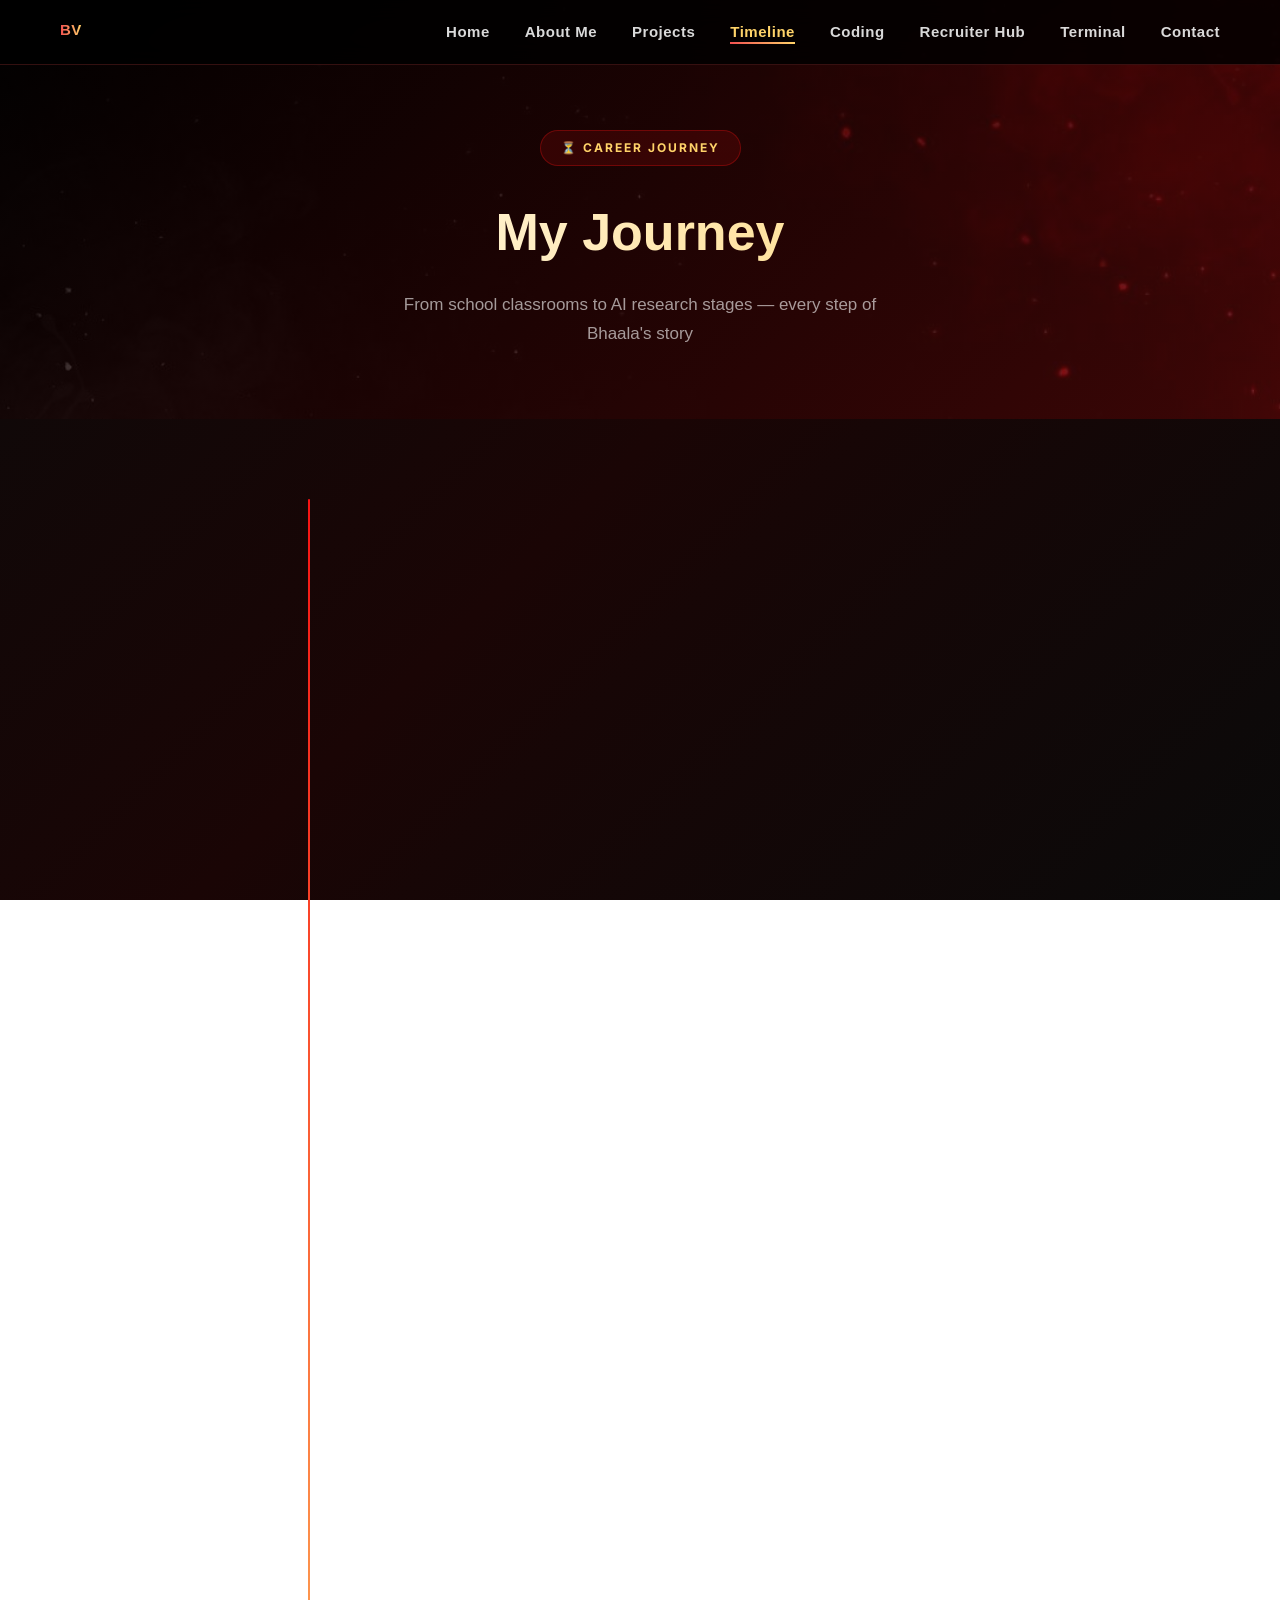
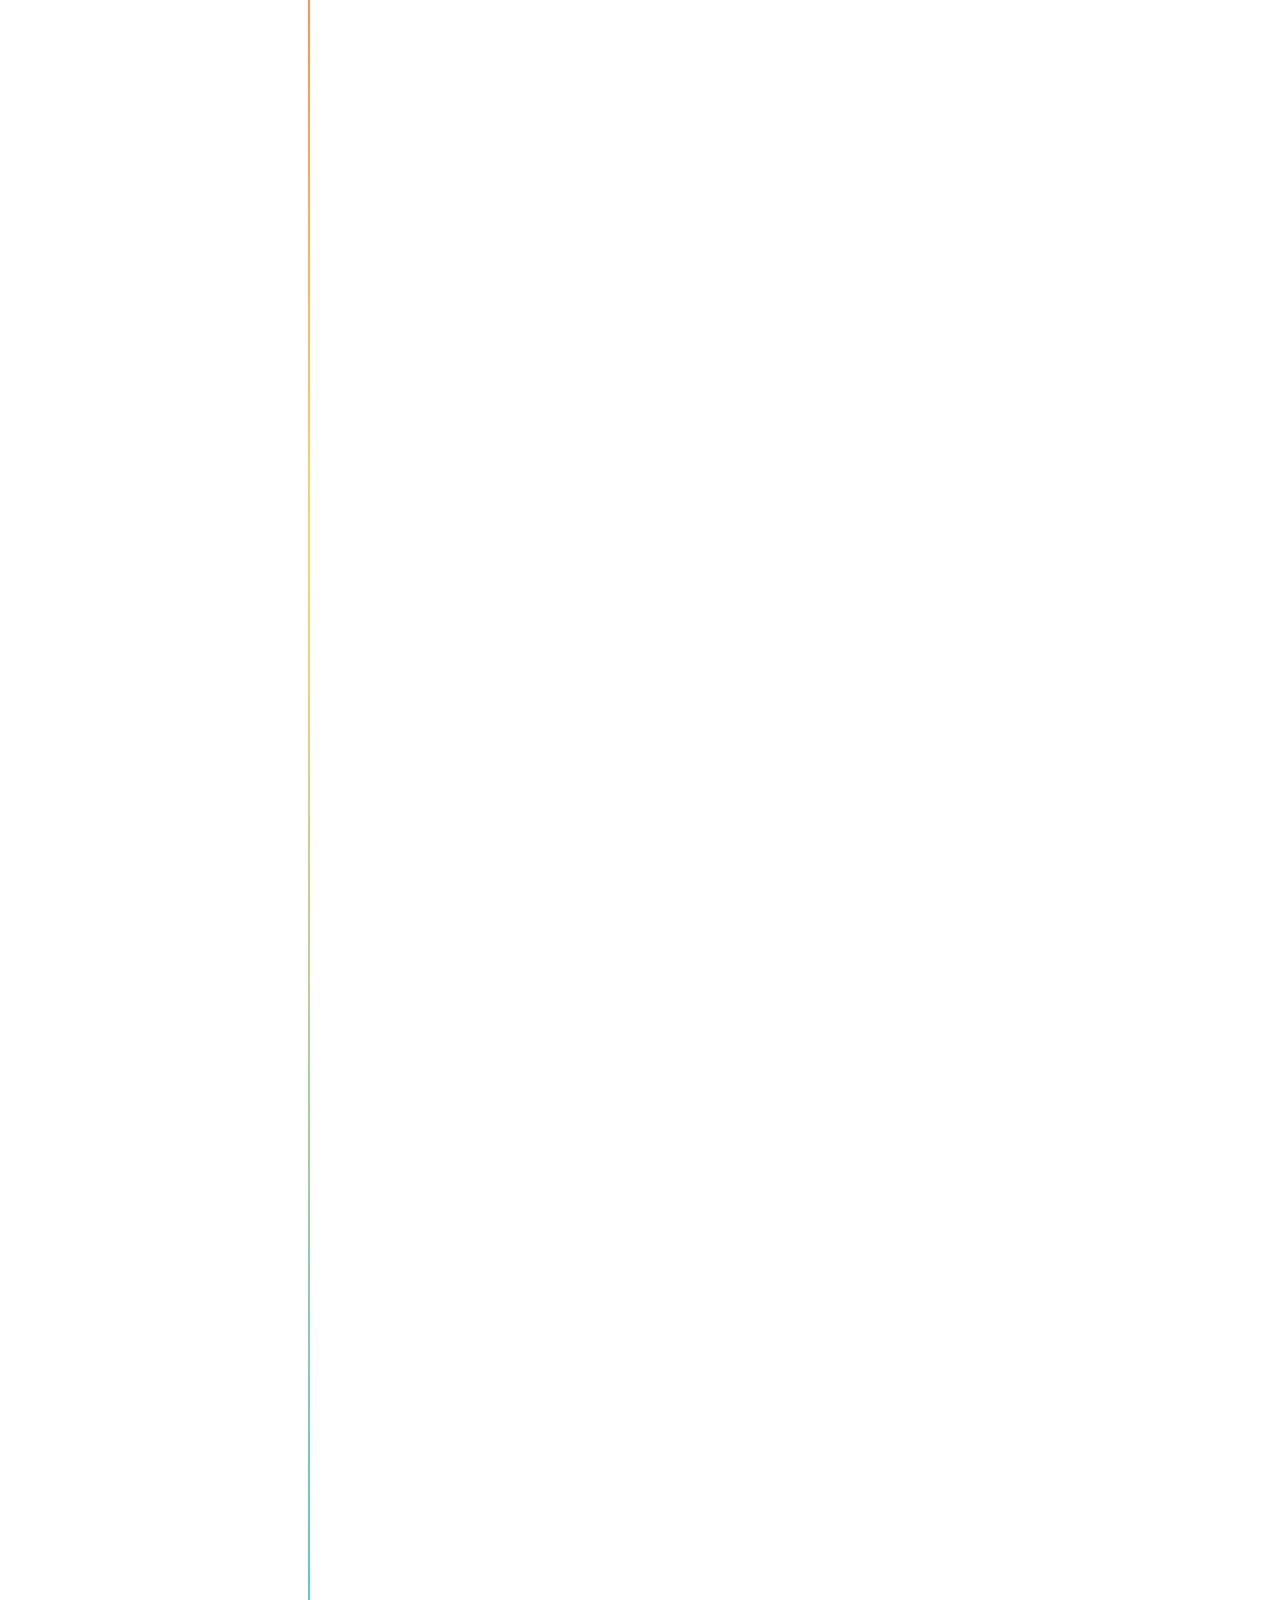
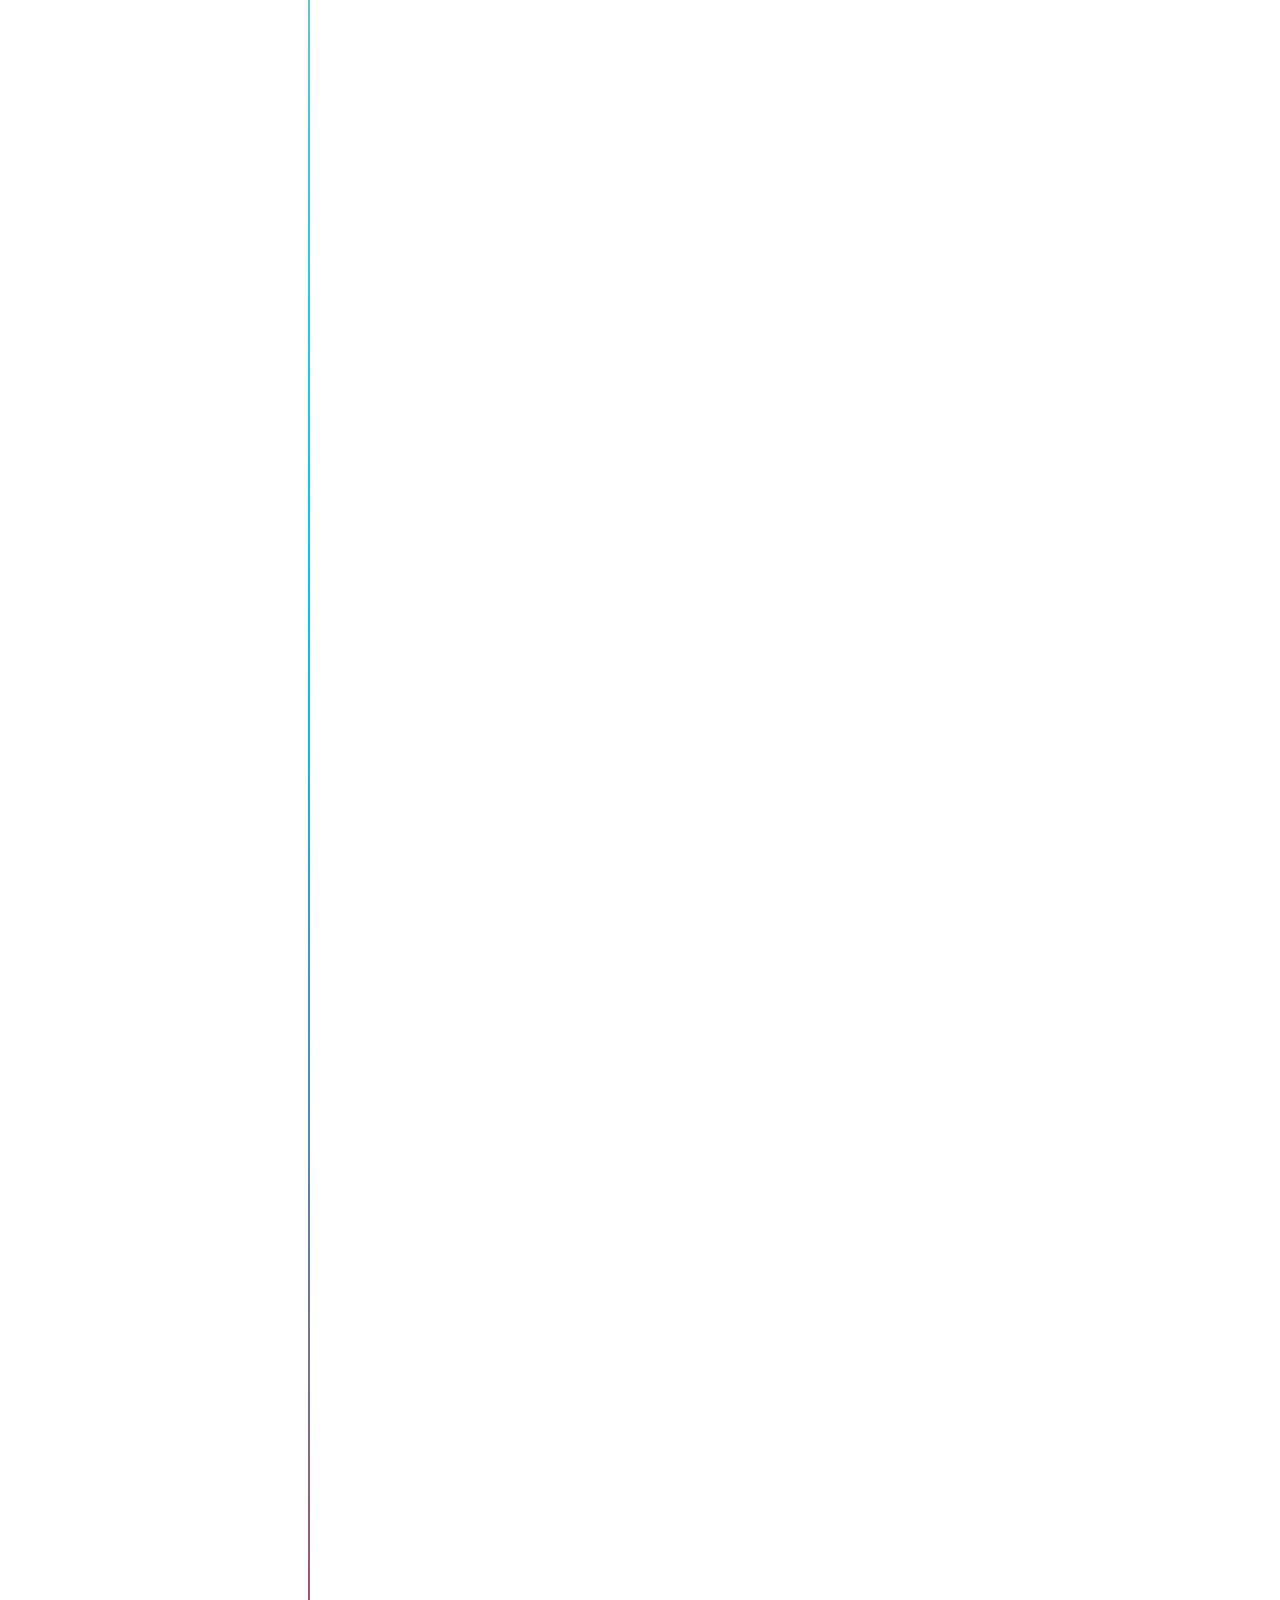
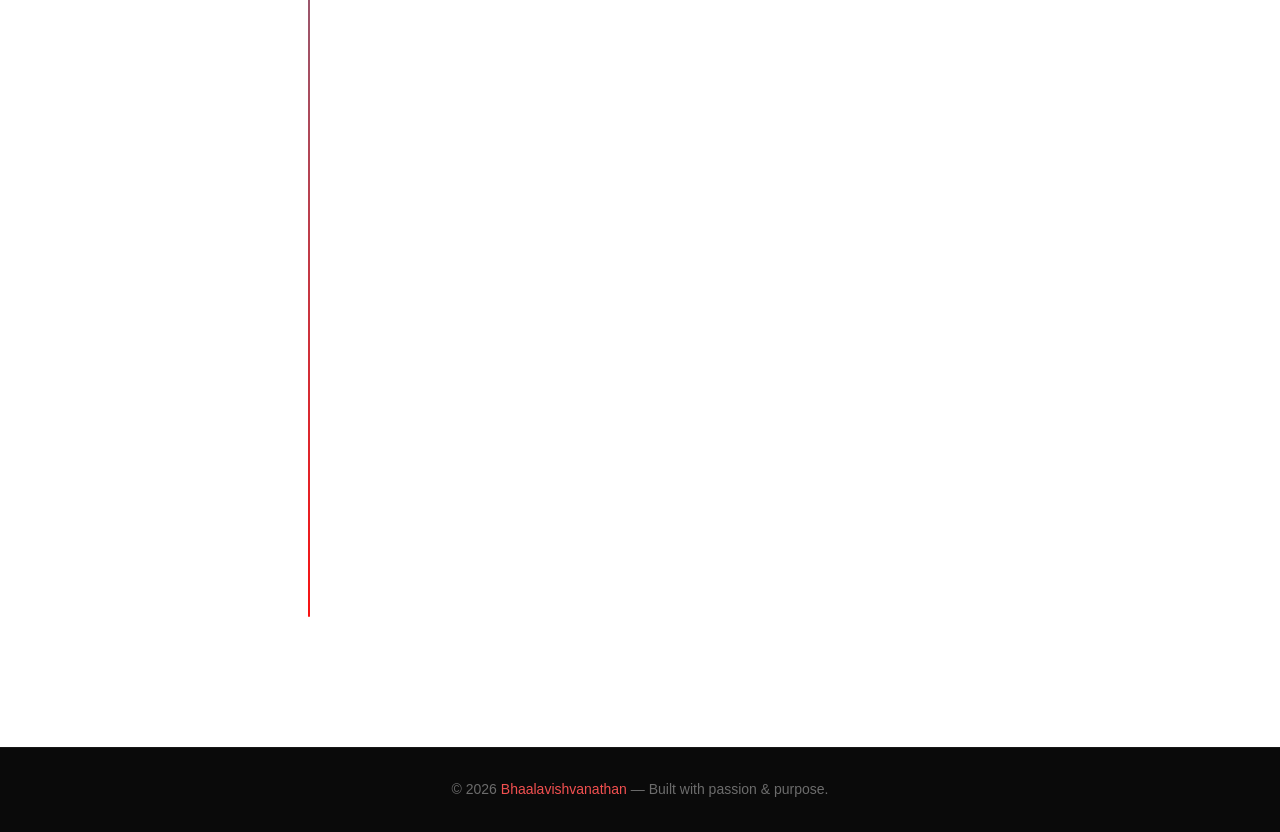
==== timeline.html @ 6235453e "first commit" ====
<!DOCTYPE html>
<html lang="en">
<head>
    <meta charset="UTF-8">
    <meta name="viewport" content="width=device-width, initial-scale=1.0">
    <title>Timeline | Bhaala Vishvanathan</title>
    <meta name="description" content="Bhaala Vishvanathan's journey — from education to AI research, hackathons, internships, and beyond.">
    <link rel="preconnect" href="https://fonts.googleapis.com">
    <link rel="preconnect" href="https://fonts.gstatic.com" crossorigin>
    <link href="https://fonts.googleapis.com/css2?family=Inter:wght@300;400;500;600;700;800;900&family=JetBrains+Mono:wght@400;500;700&display=swap" rel="stylesheet">
    <link rel="stylesheet" href="Bhaala.css">
</head>
<body>

    <!-- ═══════════════ NAVIGATION ═══════════════ -->
    <nav class="navbar">
        <a href="index.html" class="navbar-brand">BV</a>
        <ul>
            <li><a href="index.html">Home</a></li>
            <li><a href="About Me.html">About Me</a></li>
            <li><a href="projects.html">Projects</a></li>
            <li><a href="timeline.html" class="active">Timeline</a></li>
            <li><a href="coding-profiles.html">Coding</a></li>
            <li><a href="recruiter.html">Recruiter Hub</a></li>
            <li><a href="terminal.html">Terminal</a></li>
            <li><a href="contact.html">Contact</a></li>
            </ul>
    </nav>

    <!-- ═══════════════ HERO ═══════════════ -->
    <div class="timeline-hero">
        <span class="hero-badge">⏳ Career Journey</span>
        <h1>My Journey</h1>
        <p>From school classrooms to AI research stages — every step of Bhaala's story</p>
    </div>

    <!-- ═══════════════ TIMELINE ═══════════════ -->
    <section class="timeline-section" aria-label="Professional Timeline">
        <div class="timeline-container">

            <!-- 1 - School -->
            <div class="timeline-item">
                <div class="timeline-dot"></div>
                <div class="timeline-card">
                    <div class="timeline-year">2010 – 2023</div>
                    <h3>🏫 School Education</h3>
                    <p>Completed schooling across multiple institutions in Tamil Nadu including Jay Tech International School, Mary Matha CMI Public School, RR International School, and Nesan Kala Salai. Built a strong foundation in science and mathematics, discovered a love for computers and technology early on.</p>
                    <span class="timeline-tag tag-education">Education</span>
                </div>
            </div>

            <!-- 2 - B.Tech begins -->
            <div class="timeline-item">
                <div class="timeline-dot"></div>
                <div class="timeline-card">
                    <div class="timeline-year">2023</div>
                    <h3>🎓 Joined B.Tech — AI & Data Science</h3>
                    <p>Enrolled in B.Tech in Artificial Intelligence & Data Science at Dhanalakshmi Srinivasan College of Engineering, Perambalur. Embarked on a dedicated journey into AI, machine learning, and software engineering.</p>
                    <span class="timeline-tag tag-education">B.Tech Start</span>
                </div>
            </div>

            <!-- 3 - Python & Web Dev -->
            <div class="timeline-item">
                <div class="timeline-dot"></div>
                <div class="timeline-card">
                    <div class="timeline-year">2023 – 2024</div>
                    <h3>🐍 Mastered Python & Web Development</h3>
                    <p>Dove deep into Python programming for data science and AI. Simultaneously built expertise in HTML, CSS, and JavaScript. Completed the Introduction to OpenRoads Designer certification from Bentley Systems. Began building personal projects and experimenting with data pipelines.</p>
                    <span class="timeline-tag tag-project">Skill Building</span>
                </div>
            </div>

            <!-- 4 - MongoDB -->
            <div class="timeline-item">
                <div class="timeline-dot"></div>
                <div class="timeline-card">
                    <div class="timeline-year">July 2025</div>
                    <h3>🍃 MongoDB Indexing Certification</h3>
                    <p>Earned the MongoDB Indexing Design Fundamentals certification from MongoDB, Inc. Strengthened database architecture knowledge for building scalable AI-powered applications.</p>
                    <span class="timeline-tag tag-achievement">Certification</span>
                </div>
            </div>

            <!-- 5 - Azure AI -->
            <div class="timeline-item">
                <div class="timeline-dot"></div>
                <div class="timeline-card">
                    <div class="timeline-year">March 2025</div>
                    <h3>☁️ Microsoft Azure AI Certification</h3>
                    <p>Completed "Designing and Implementing a Microsoft Azure AI Solution" from Genius Academy. Gained hands-on experience with Azure Cognitive Services, Azure Machine Learning, and cloud-based AI deployment pipelines.</p>
                    <span class="timeline-tag tag-achievement">Cloud AI</span>
                </div>
            </div>

            <!-- 6 - Deep Learning -->
            <div class="timeline-item">
                <div class="timeline-dot"></div>
                <div class="timeline-card">
                    <div class="timeline-year">October 2025</div>
                    <h3>🧠 Deep Learning Webinar (MSME)</h3>
                    <p>Participated in a Deep Learning webinar organized under MSME by Innova Tech. Explored neural network architectures, CNNs, RNNs, and practical applications in real-world AI systems.</p>
                    <span class="timeline-tag tag-project">Deep Learning</span>
                </div>
            </div>

            <!-- 7 - ZANE Offer -->
            <div class="timeline-item">
                <div class="timeline-dot"></div>
                <div class="timeline-card">
                    <div class="timeline-year">December 2025</div>
                    <h3>✉️ Full Stack Developer Offer — ZANE Tech</h3>
                    <p>Received a Full Stack Developer offer letter from ZANE Tech Pvt Ltd, validating skills in web development, backend engineering, and building scalable full stack applications.</p>
                    <span class="timeline-tag tag-career">Career</span>
                </div>
            </div>

            <!-- 8 - Adobe Design -->
            <div class="timeline-item">
                <div class="timeline-dot"></div>
                <div class="timeline-card">
                    <div class="timeline-year">January 2026</div>
                    <h3>🎨 Design Fundamentals with AI — Adobe/Coursera</h3>
                    <p>Completed the Design Fundamentals with AI course from Adobe via Coursera. Developed UI/UX design sensibility, learning how AI tools augment creative workflows and visual design.</p>
                    <span class="timeline-tag tag-achievement">Design & AI</span>
                </div>
            </div>

            <!-- 9 - Research Paper -->
            <div class="timeline-item">
                <div class="timeline-dot"></div>
                <div class="timeline-card">
                    <div class="timeline-year">March 26, 2026</div>
                    <h3>📖 Research Presentation — ICIRIST 2026</h3>
                    <p>Presented the research paper <strong>"Explainable AI for Medical Diagnosis"</strong> at the International Conference on Intelligent Research & Information Systems in Technology (ICIRIST-2026), hosted by Dhanalakshmi Srinivasan College of Engineering. A major milestone in academic research.</p>
                    <span class="timeline-tag tag-research">Research</span>
                </div>
            </div>

            <!-- 10 - Deep Learning Infosys -->
            <div class="timeline-item">
                <div class="timeline-dot"></div>
                <div class="timeline-card">
                    <div class="timeline-year">April 2026</div>
                    <h3>🔬 Introduction to Deep Learning — Infosys Springboard</h3>
                    <p>Completed the Introduction to Deep Learning course via Infosys Springboard. Deepened knowledge of advanced neural architectures and model optimization techniques.</p>
                    <span class="timeline-tag tag-achievement">Certification</span>
                </div>
            </div>

            <!-- 11 - Google Data Analytics -->
            <div class="timeline-item">
                <div class="timeline-dot"></div>
                <div class="timeline-card">
                    <div class="timeline-year">April 2026</div>
                    <h3>📊 Google Data Analytics Professional Certificate</h3>
                    <p>Earned the prestigious Google Data Analytics Professional Certificate from Google via Coursera. Mastered data cleaning, analysis, visualization, SQL, R, and the complete data lifecycle for business intelligence.</p>
                    <span class="timeline-tag tag-achievement">Data Science</span>
                </div>
            </div>

            <!-- 12 - Hackathon -->
            <div class="timeline-item">
                <div class="timeline-dot"></div>
                <div class="timeline-card">
                    <div class="timeline-year">April 2026</div>
                    <h3>🏆 3rd Prize — HackXtreme'26 (24H National Hackathon)</h3>
                    <p>Won 3rd place 🥉 in HackXtreme'26, a 24-hour national hackathon hosted by K. Ramakrishnan College of Engineering. Competed against teams from across India, demonstrating rapid prototyping and AI integration skills under pressure.</p>
                    <span class="timeline-tag tag-achievement">Hackathon</span>
                </div>
            </div>

            <!-- 13 - CubeAI Internship -->
            <div class="timeline-item">
                <div class="timeline-dot"></div>
                <div class="timeline-card">
                    <div class="timeline-year">April 14, 2026</div>
                    <h3>💼 AI Developer Internship — CubeAI Solutions</h3>
                    <p>Received and accepted an AI Developer Internship offer from CubeAI Solutions Tech Pvt Ltd. Working on real-world AI product development, model integration, and enterprise AI solutions.</p>
                    <span class="timeline-tag tag-career">Internship</span>
                </div>
            </div>

            <!-- 14 - Fullstack Masterclass -->
            <div class="timeline-item">
                <div class="timeline-dot"></div>
                <div class="timeline-card">
                    <div class="timeline-year">April 2026</div>
                    <h3>🌐 AI-Powered Fullstack Masterclass — Hifi11 Technologies</h3>
                    <p>Completed the "AI-Powered Fullstack: Zero to Hero Masterclass" from Hifi11 Technologies. Built full stack applications integrating AI features, REST APIs, databases, and modern web frameworks.</p>
                    <span class="timeline-tag tag-project">Full Stack</span>
                </div>
            </div>

            <!-- 15 - AI Python -->
            <div class="timeline-item">
                <div class="timeline-dot"></div>
                <div class="timeline-card">
                    <div class="timeline-year">May 2026</div>
                    <h3>🐍 AI & Python Programming — DeepLearning.AI / Coursera</h3>
                    <p>Completed AI & Python Programming certification from DeepLearning.AI / Coursera. Mastered Python for AI, including building ML pipelines, working with neural networks, and deploying AI models.</p>
                    <span class="timeline-tag tag-achievement">AI + Python</span>
                </div>
            </div>

            <!-- 16 - ML Saylor -->
            <div class="timeline-item">
                <div class="timeline-dot"></div>
                <div class="timeline-card">
                    <div class="timeline-year">December 2025</div>
                    <h3>🧠 CS207: Fundamentals of Machine Learning — Saylor Academy</h3>
                    <p>Completed Saylor Academy's CS207 Machine Learning course. Covered supervised/unsupervised learning, model evaluation, feature engineering, and advanced ML algorithms from theory to implementation.</p>
                    <span class="timeline-tag tag-achievement">Machine Learning</span>
                </div>
            </div>

            <!-- 17 - Premium AI Portfolio -->
            <div class="timeline-item">
                <div class="timeline-dot"></div>
                <div class="timeline-card">
                    <div class="timeline-year">July 2026</div>
                    <h3>🚀 Built Premium AI Portfolio — Full Stack Enterprise App</h3>
                    <p>Designed and built this enterprise-grade AI Portfolio featuring an AI chatbot, admin analytics dashboard, terminal mode, recruiter hub, coding profiles, interactive timeline, and more. Built with Express.js, PostgreSQL, and vanilla JS — production deployed on Vercel.</p>
                    <span class="timeline-tag tag-project">Flagship Project</span>
                </div>
            </div>

            <!-- 18 - Future Goals -->
            <div class="timeline-item">
                <div class="timeline-dot"></div>
                <div class="timeline-card">
                    <div class="timeline-year">2026 – 2027 & Beyond 🔮</div>
                    <h3>🌟 Future Goals</h3>
                    <p>Targeting <strong>B.Tech graduation (2027)</strong> with distinction. Plans include: publishing more AI research papers, building SaaS products, contributing to open source, securing a full-time AI/ML engineer role at a top tech company, and ultimately building AI solutions that create meaningful real-world impact.</p>
                    <span class="timeline-tag tag-goal">Future</span>
                </div>
            </div>

        </div>
    </section>

    <!-- ═══════════════ FOOTER ═══════════════ -->
    <footer class="footer">
        © 2026 <span>Bhaalavishvanathan</span> — Built with passion & purpose.
    </footer>

    <!-- Auth + Timeline animation scripts -->
    <script>
        /* Navbar login/logout */
        document.addEventListener('DOMContentLoaded', () => {
            );
            }, { threshold: 0.15 });

            items.forEach(item => observer.observe(item));
        });
    </script>
    <script src="mobile-nav.js"></script>
</body>
</html>
---- Bhaala.css ----
/* ======================================================
   BHAALA PORTFOLIO — Global CSS
   ====================================================== */

/* ================= RESET & BASE ================= */
* {
    margin: 0;
    padding: 0;
    box-sizing: border-box;
}

html {
    scroll-behavior: smooth;
}

body {
    font-family: 'Segoe UI', Tahoma, Geneva, Verdana, sans-serif;
    color: white;
    background: linear-gradient(135deg, #0a0a0a 0%, #1a0505 50%, #0a0a0a 100%);
    background-attachment: fixed;
    line-height: 1.7;
    min-height: 100vh;
}

/* ================= SCROLLBAR ================= */
::-webkit-scrollbar { width: 8px; }
::-webkit-scrollbar-track { background: #111; }
::-webkit-scrollbar-thumb {
    background: linear-gradient(180deg, #ff512f, #dd2476);
    border-radius: 20px;
}

/* ================= NAVBAR ================= */
.navbar {
    position: fixed;
    top: 0;
    left: 0;
    width: 100%;
    height: 65px;
    display: flex;
    justify-content: space-between;
    align-items: center;
    padding: 0 60px;
    background: rgba(0, 0, 0, 0.85);
    backdrop-filter: blur(12px);
    border-bottom: 1px solid rgba(255, 80, 80, 0.2);
    z-index: 1000;
}

.navbar-brand {
    font-size: 22px;
    font-weight: 800;
    background: linear-gradient(90deg, #f25050, #ffd369);
    -webkit-background-clip: text;
    background-clip: text;
    -webkit-text-fill-color: transparent;
    letter-spacing: 2px;
    text-decoration: none;
}

.navbar ul {
    display: flex;
    gap: 35px;
    list-style: none;
}

.navbar a {
    text-decoration: none;
    color: rgba(255,255,255,0.85);
    font-size: 15px;
    font-weight: 600;
    letter-spacing: 0.5px;
    transition: 0.3s;
    position: relative;
    padding-bottom: 4px;
}

.navbar a::after {
    content: '';
    position: absolute;
    bottom: 0;
    left: 0;
    width: 0;
    height: 2px;
    background: linear-gradient(90deg, #f25050, #ffd369);
    transition: 0.3s;
}

.navbar a:hover { color: #ffd369; }
.navbar a:hover::after { width: 100%; }
.navbar a.active { color: #ffd369; }
.navbar a.active::after { width: 100%; }

.navbar .nav-login-btn {
    background: linear-gradient(135deg, #f81313, #c0030e);
    color: white !important;
    padding: 8px 22px;
    border-radius: 25px;
    font-size: 14px;
    transition: 0.3s;
    -webkit-text-fill-color: white !important;
}
.navbar .nav-login-btn::after { display: none; }
.navbar .nav-login-btn:hover {
    background: linear-gradient(135deg, #0072ff, #00c6ff);
    transform: translateY(-2px);
    box-shadow: 0 5px 20px rgba(0, 114, 255, 0.4);
}

/* ================= HERO SECTION ================= */
.hero {
    display: flex;
    align-items: center;
    justify-content: center;
    gap: 80px;
    padding: 130px 10% 80px;
    flex-wrap: wrap;
    min-height: 100vh;
    position: relative;
    overflow: hidden;
    background: url('Images/Background image 7.jpg') no-repeat center / cover;
}

.hero::before {
    content: '';
    position: absolute;
    inset: 0;
    background: linear-gradient(135deg, rgba(0,0,0,0.75) 0%, rgba(108,11,11,0.4) 50%, rgba(0,0,0,0.75) 100%);
}

.hero > * { position: relative; z-index: 1; }

.hero-text { max-width: 560px; }

.hero-greeting {
    font-size: 16px;
    color: #ffd369;
    letter-spacing: 3px;
    text-transform: uppercase;
    margin-bottom: 14px;
    font-weight: 600;
}

.hero-text h1 {
    font-size: 52px;
    font-weight: 800;
    line-height: 1.15;
    margin-bottom: 10px;
    background: linear-gradient(90deg, #ffffff, #f25050);
    -webkit-background-clip: text;
    background-clip: text;
    -webkit-text-fill-color: transparent;
}

.hero-text h3 {
    font-size: 20px;
    font-weight: 400;
    color: #e1a7f4;
    margin-bottom: 22px;
}

.hero-text p {
    font-size: 16px;
    color: rgba(255,255,255,0.82);
    margin-bottom: 35px;
    line-height: 1.85;
}

.hero-buttons { display: flex; gap: 18px; flex-wrap: wrap; }

.btn-primary {
    padding: 13px 32px;
    background: linear-gradient(135deg, #f81313, #c0030e);
    color: white;
    text-decoration: none;
    border-radius: 30px;
    font-weight: 700;
    font-size: 15px;
    transition: 0.35s;
    display: inline-block;
    border: none;
    cursor: pointer;
}
.btn-primary:hover {
    transform: translateY(-3px);
    box-shadow: 0 8px 30px rgba(248, 19, 19, 0.5);
}

.btn-outline {
    padding: 13px 32px;
    background: transparent;
    color: white;
    text-decoration: none;
    border-radius: 30px;
    font-weight: 600;
    font-size: 15px;
    border: 2px solid rgba(255,255,255,0.4);
    transition: 0.35s;
    display: inline-block;
}
.btn-outline:hover {
    border-color: #ffd369;
    color: #ffd369;
    transform: translateY(-3px);
}

/* ================= HERO IMAGE ================= */
.hero-img { position: relative; }

.hero-img img {
    width: 320px;
    height: 380px;
    object-fit: cover;
    object-position: top;
    border-radius: 24px;
    box-shadow: 0 0 40px rgba(248, 19, 19, 0.45), 0 0 80px rgba(0,0,0,0.6);
    transition: 0.5s ease;
    border: 2px solid rgba(255,80,80,0.3);
}

.hero-img img:hover {
    transform: scale(1.04) translateY(-5px);
    box-shadow: 0 0 60px rgba(248, 19, 19, 0.65), 0 0 100px rgba(0,0,0,0.7);
}

.hero-img-badge {
    position: absolute;
    bottom: -18px;
    right: -18px;
    background: linear-gradient(135deg, #f81313, #c0030e);
    padding: 14px 20px;
    border-radius: 16px;
    text-align: center;
    font-size: 12px;
    font-weight: 700;
    line-height: 1.4;
    box-shadow: 0 8px 30px rgba(248,19,19,0.4);
}

.hero-img-badge span { font-size: 24px; font-weight: 800; display: block; }

/* ================= RESUME SECTION ================= */
.resume-section {
    padding: 60px 10%;
    background: rgba(0, 0, 0, 0.2);
    border-top: 1px solid rgba(255, 80, 80, 0.1);
    border-bottom: 1px solid rgba(255, 80, 80, 0.1);
    display: flex;
    justify-content: center;
    align-items: center;
}

.resume-container {
    max-width: 1100px;
    width: 100%;
    background: rgba(255, 255, 255, 0.02);
    border: 1px solid rgba(255, 80, 80, 0.15);
    border-radius: 20px;
    padding: 35px 45px;
    display: flex;
    align-items: center;
    justify-content: space-between;
    gap: 30px;
    backdrop-filter: blur(10px);
    box-shadow: 0 10px 40px rgba(0, 0, 0, 0.3);
    transition: all 0.4s ease;
}

.resume-container:hover {
    transform: translateY(-5px);
    border-color: rgba(255, 80, 80, 0.4);
    box-shadow: 0 15px 50px rgba(248, 19, 19, 0.18);
}

.resume-icon-box {
    font-size: 42px;
    background: rgba(255, 80, 80, 0.08);
    width: 85px;
    height: 85px;
    border-radius: 50%;
    display: flex;
    align-items: center;
    justify-content: center;
    border: 1px solid rgba(255, 80, 80, 0.2);
    flex-shrink: 0;
}

.resume-text-content {
    flex: 1;
}

.resume-text-content h2 {
    font-size: 26px;
    font-weight: 800;
    margin-bottom: 8px;
    background: linear-gradient(90deg, #ffffff, #ffd369);
    -webkit-background-clip: text;
    background-clip: text;
    -webkit-text-fill-color: transparent;
}

.resume-text-content p {
    font-size: 15px;
    color: rgba(255, 255, 255, 0.75);
    line-height: 1.6;
}

.resume-actions {
    display: flex;
    gap: 15px;
    flex-wrap: wrap;
}

/* Responsive adjustments for Resume Section */
@media (max-width: 900px) {
    .resume-container {
        flex-direction: column;
        text-align: center;
        padding: 40px 30px;
    }
    
    .resume-icon-box {
        margin: 0 auto;
    }
    
    .resume-actions {
        width: 100%;
        justify-content: center;
        gap: 12px;
    }
}

/* ================= SKILLS SECTION ================= */
.skills-section {
    padding: 90px 8%;
    background: rgba(0,0,0,0.3);
}

.section-header {
    text-align: center;
    margin-bottom: 60px;
}

.section-header h2 {
    font-size: 38px;
    font-weight: 800;
    background: linear-gradient(90deg, #00c6ff, #0072ff);
    -webkit-background-clip: text;
    background-clip: text;
    -webkit-text-fill-color: transparent;
    margin-bottom: 12px;
}

.section-header p {
    color: rgba(255,255,255,0.6);
    font-size: 16px;
    max-width: 500px;
    margin: 0 auto;
}

.section-header .divider {
    width: 60px;
    height: 4px;
    background: linear-gradient(90deg, #f25050, #ffd369);
    border-radius: 2px;
    margin: 16px auto 0;
}

.skills-grid {
    display: grid;
    grid-template-columns: repeat(auto-fit, minmax(250px, 1fr));
    gap: 28px;
    max-width: 1100px;
    margin: 0 auto;
}

.skill-card {
    background: rgba(255,255,255,0.04);
    border: 1px solid rgba(255,255,255,0.1);
    border-radius: 18px;
    padding: 35px 28px;
    text-align: center;
    transition: 0.4s ease;
    cursor: default;
    backdrop-filter: blur(10px);
}

.skill-card:hover {
    transform: translateY(-10px);
    background: rgba(255,80,80,0.08);
    border-color: rgba(248,19,19,0.4);
    box-shadow: 0 15px 50px rgba(248,19,19,0.2);
}

.skill-icon {
    font-size: 48px;
    margin-bottom: 18px;
    display: block;
}

.skill-card h3 {
    font-size: 20px;
    font-weight: 700;
    margin-bottom: 10px;
    color: #fff;
}

.skill-card p {
    font-size: 14px;
    color: rgba(255,255,255,0.6);
    line-height: 1.7;
}

/* ================= CONTACT SECTION ================= */
.contact-section {
    padding: 90px 8%;
    text-align: center;
    background: url('Images/Background image 7.jpg') no-repeat center / cover;
    position: relative;
}

.contact-section::before {
    content: '';
    position: absolute;
    inset: 0;
    background: rgba(0,0,0,0.75);
}

.contact-section > * { position: relative; z-index: 1; }

.contact-section h2 {
    font-size: 38px;
    font-weight: 800;
    margin-bottom: 14px;
    color: white;
    text-shadow: 0 0 20px rgba(255,255,255,0.3);
}

.contact-section p {
    color: rgba(255,255,255,0.65);
    font-size: 16px;
    margin-bottom: 45px;
}

.contact-links {
    display: flex;
    justify-content: center;
    gap: 20px;
    flex-wrap: wrap;
}

.contact-link {
    display: flex;
    align-items: center;
    gap: 10px;
    padding: 14px 28px;
    background: rgba(255,255,255,0.08);
    border: 1px solid rgba(255,255,255,0.15);
    border-radius: 50px;
    color: white;
    text-decoration: none;
    font-size: 15px;
    font-weight: 600;
    transition: 0.35s;
    backdrop-filter: blur(10px);
}

.contact-link:hover {
    background: rgba(248,19,19,0.2);
    border-color: #f81313;
    color: #ffd369;
    transform: translateY(-4px);
    box-shadow: 0 8px 30px rgba(248,19,19,0.3);
}

/* ================= FOOTER ================= */
.footer {
    text-align: center;
    padding: 30px 20px;
    background: #0a0a0a;
    color: rgba(255,255,255,0.4);
    font-size: 14px;
    border-top: 1px solid rgba(255,255,255,0.06);
}

.footer span { color: #f25050; }

/* ================= HR ================= */
hr {
    border: none;
    height: 1px;
    background: rgba(255,255,255,0.1);
    margin: 0;
}

/* ================= COLLEGE PAGE ================= */
.college-hero {
    min-height: 100vh;
    padding: 120px 8% 80px;
    display: flex;
    flex-direction: column;
    align-items: center;
    justify-content: center;
    position: relative;
    overflow: hidden;
}

.college-hero::before {
    content: '';
    position: absolute;
    inset: 0;
    background: linear-gradient(135deg, rgba(0,0,0,0.9) 0%, rgba(108,11,11,0.5) 60%, rgba(0,0,0,0.9) 100%);
}

.college-hero > * { position: relative; z-index: 1; }

.page-badge {
    display: inline-flex;
    align-items: center;
    gap: 8px;
    background: rgba(248,19,19,0.15);
    border: 1px solid rgba(248,19,19,0.35);
    padding: 8px 20px;
    border-radius: 50px;
    font-size: 13px;
    color: #ffd369;
    font-weight: 600;
    letter-spacing: 2px;
    text-transform: uppercase;
    margin-bottom: 24px;
}

.college-hero h1 {
    font-size: 52px;
    font-weight: 800;
    text-align: center;
    background: linear-gradient(90deg, #ffffff, #ffd369);
    -webkit-background-clip: text;
    background-clip: text;
    -webkit-text-fill-color: transparent;
    margin-bottom: 50px;
    line-height: 1.2;
}

.college-card {
    max-width: 850px;
    width: 100%;
    background: rgba(255,255,255,0.04);
    border: 1px solid rgba(255,255,255,0.1);
    border-radius: 24px;
    overflow: hidden;
    backdrop-filter: blur(12px);
    box-shadow: 0 0 60px rgba(248,19,19,0.15);
    transition: 0.4s;
}

.college-card:hover {
    transform: translateY(-6px);
    box-shadow: 0 20px 80px rgba(248,19,19,0.25);
}

.college-card-img {
    width: 100%;
    height: 320px;
    object-fit: cover;
    display: block;
}

.college-card-body {
    padding: 40px;
}

.college-card-body h2 {
    font-size: 26px;
    font-weight: 800;
    color: #ffd369;
    margin-bottom: 8px;
}

.college-card-body .college-course {
    font-size: 16px;
    color: #00c6ff;
    font-weight: 600;
    margin-bottom: 20px;
}

.college-card-body p {
    color: rgba(255,255,255,0.75);
    font-size: 15px;
    line-height: 1.85;
    margin-bottom: 28px;
}

.college-info-grid {
    display: grid;
    grid-template-columns: repeat(auto-fit, minmax(160px, 1fr));
    gap: 16px;
    margin-bottom: 30px;
}

.info-chip {
    background: rgba(255,255,255,0.06);
    border: 1px solid rgba(255,255,255,0.1);
    border-radius: 12px;
    padding: 14px;
    text-align: center;
}

.info-chip .label {
    font-size: 11px;
    color: rgba(255,255,255,0.5);
    text-transform: uppercase;
    letter-spacing: 1px;
    margin-bottom: 4px;
}

.info-chip .value {
    font-size: 14px;
    font-weight: 700;
    color: #ffd369;
}

.college-visit-btn {
    display: inline-flex;
    align-items: center;
    gap: 8px;
    padding: 13px 30px;
    background: linear-gradient(135deg, #f81313, #c0030e);
    color: white;
    text-decoration: none;
    border-radius: 30px;
    font-weight: 700;
    font-size: 15px;
    transition: 0.35s;
}

.college-visit-btn:hover {
    transform: translateY(-3px);
    box-shadow: 0 8px 30px rgba(248,19,19,0.5);
}

/* ================= UTILITY ================= */
.text-gradient-red {
    background: linear-gradient(90deg, #f25050, #ffd369);
    -webkit-background-clip: text;
    background-clip: text;
    -webkit-text-fill-color: transparent;
}

/* ================= ANIMATIONS ================= */
@keyframes fadeUp {
    0% { opacity: 0; transform: translateY(40px); }
    100% { opacity: 1; transform: translateY(0); }
}

@keyframes float {
    0%, 100% { transform: translateY(0); }
    50% { transform: translateY(-15px); }
}

.animate-fade-up { animation: fadeUp 0.8s ease forwards; }
.hero-img { animation: float 6s ease-in-out infinite; }

/* ================= MOBILE ================= */
@media (max-width: 900px) {
    .navbar { padding: 0 24px; }
    .navbar-brand { font-size: 18px; }

    .hero { gap: 50px; padding: 100px 6% 60px; flex-direction: column; text-align: center; }
    .hero-text h1 { font-size: 38px; }
    .hero-buttons { justify-content: center; }
    .hero-img img { width: 260px; height: 300px; }
    .hero-img-badge { bottom: -14px; right: -10px; }

    .college-hero h1 { font-size: 36px; }
    .college-card-img { height: 220px; }
    .college-card-body { padding: 24px; }
    
    .about-title { font-size: 42px; }
    .about-main-card { padding: 30px; }
    .school-header h1 { font-size: 38px; }
}

@media (max-width: 580px) {
    .navbar ul { gap: 18px; }
    .skills-grid { grid-template-columns: 1fr; }
    .contact-links { flex-direction: column; align-items: center; }
}

/* ================= ABOUT ME ================= */
.about-hero {
    padding: 130px 8% 50px;
    text-align: center;
    background: url('Images/Background image 7.jpg') no-repeat center / cover;
    position: relative;
    overflow: hidden;
}

.about-hero::before {
    content: '';
    position: absolute;
    inset: 0;
    background: linear-gradient(135deg, rgba(0,0,0,0.85) 0%, rgba(108,11,11,0.6) 100%);
    box-shadow: inset 0 -60px 80px -40px #0a0a0a;
}

.about-hero > * {
    position: relative;
    z-index: 1;
}

.about-title {
    font-size: 56px;
    font-weight: 800;
    background: linear-gradient(90deg, #ffffff, #f25050);
    -webkit-background-clip: text;
    background-clip: text;
    -webkit-text-fill-color: transparent;
    margin-bottom: 12px;
}

.about-subtitle {
    font-size: 20px;
    color: #ffd369;
    letter-spacing: 2px;
    text-transform: uppercase;
    font-weight: 600;
}

.about-content {
    max-width: 900px;
    margin: 0 auto;
    padding: 20px 8% 90px;
}

.about-main-card {
    background: rgba(255,255,255,0.03);
    border: 1px solid rgba(255,255,255,0.08);
    border-radius: 24px;
    padding: 60px;
    backdrop-filter: blur(16px);
    box-shadow: 0 15px 50px rgba(0,0,0,0.5);
    display: flex;
    flex-direction: column;
    gap: 40px;
}

.about-section {
    display: flex;
    flex-direction: column;
    gap: 15px;
}

.about-section-title {
    font-size: 28px;
    font-weight: 700;
    color: #00c6ff;
    border-bottom: 2px solid rgba(255,255,255,0.1);
    padding-bottom: 15px;
    margin-bottom: 5px;
}

.about-section p {
    font-size: 16px;
    color: rgba(255,255,255,0.85);
    line-height: 1.9;
}

.about-section strong {
    color: #ffd369;
    font-weight: 700;
}

.about-divider {
    border: none;
    height: 1px;
    background: rgba(255,255,255,0.1);
    width: 100%;
}

.about-tags {
    display: flex;
    flex-wrap: wrap;
    gap: 12px;
}

.about-tag {
    background: rgba(0, 198, 255, 0.08);
    border: 1px solid rgba(0, 198, 255, 0.3);
    color: #00c6ff;
    padding: 8px 18px;
    border-radius: 30px;
    font-size: 14px;
    font-weight: 600;
    transition: 0.3s;
}

.about-tag:hover {
    background: rgba(0, 198, 255, 0.2);
    transform: translateY(-2px);
}

.about-list {
    list-style-type: none;
    padding-left: 0;
    display: flex;
    flex-direction: column;
    gap: 16px;
}

.about-list li {
    font-size: 16px;
    color: rgba(255,255,255,0.85);
    padding-left: 28px;
    position: relative;
    line-height: 1.7;
}

.about-list li::before {
    content: '🚀';
    position: absolute;
    left: 0;
    top: 2px;
    font-size: 14px;
}

/* ================= SCHOOL PAGE ================= */
.school-section {
    padding: 130px 8% 100px;
    min-height: 100vh;
    background: linear-gradient(135deg, rgba(0,0,0,0.85) 0%, rgba(108,11,11,0.4) 50%, rgba(0,0,0,0.85) 100%);
    position: relative;
}

.school-header {
    text-align: center;
    margin-bottom: 70px;
}
.school-header h1 {
    font-size: 48px;
    font-weight: 800;
    background: linear-gradient(90deg, #ffffff, #00c6ff);
    -webkit-background-clip: text;
    background-clip: text;
    -webkit-text-fill-color: transparent;
    margin-bottom: 12px;
}
.school-header p {
    color: rgba(255,255,255,0.6);
    font-size: 18px;
    max-width: 600px;
    margin: 0 auto;
}

.school-container {
    display: grid;
    grid-template-columns: repeat(auto-fit, minmax(280px, 1fr));
    gap: 40px;
    max-width: 1200px;
    margin: 0 auto;
}

.school-card-v2 {
    background: rgba(255,255,255,0.02);
    border: 1px solid rgba(255,255,255,0.1);
    border-radius: 20px;
    overflow: hidden;
    backdrop-filter: blur(10px);
    transition: 0.4s ease;
    box-shadow: 0 0 30px rgba(0,0,0,0.4);
    display: flex;
    flex-direction: column;
}

.school-card-v2:hover {
    transform: translateY(-8px);
    border-color: rgba(0, 198, 255, 0.4);
    box-shadow: 0 15px 50px rgba(0, 198, 255, 0.2);
}

.school-card-v2 a {
    display: block;
    overflow: hidden;
    height: 220px;
}

.school-card-v2 img {
    width: 100%;
    height: 100%;
    object-fit: cover;
    transition: 0.5s ease;
}

.school-card-v2:hover img {
    transform: scale(1.08);
}

.school-card-body {
    padding: 25px;
    text-align: center;
    flex-grow: 1;
    display: flex;
    align-items: center;
    justify-content: center;
}

.school-link-badge {
    font-size: 18px;
    font-weight: 700;
    color: #fff;
    text-decoration: none;
    transition: 0.3s;
}

.school-card-v2:hover .school-link-badge {
    color: #00c6ff;
}

/* ================= CERTIFICATES SECTION ================= */
.certificates-section {
    padding: 90px 8%;
    background: rgba(0, 0, 0, 0.45);
}

.certificates-section .section-header h2 {
    background: linear-gradient(90deg, #ffd369, #ff512f);
    -webkit-background-clip: text;
    background-clip: text;
    -webkit-text-fill-color: transparent;
}

/* Filter Controls */
.filter-container {
    display: flex;
    justify-content: center;
    gap: 15px;
    margin-bottom: 50px;
    flex-wrap: wrap;
}

.filter-btn {
    padding: 10px 24px;
    background: rgba(255, 255, 255, 0.03);
    border: 1px solid rgba(255, 211, 105, 0.15);
    border-radius: 30px;
    color: rgba(255, 255, 255, 0.8);
    font-size: 14px;
    font-weight: 600;
    cursor: pointer;
    transition: all 0.3s ease;
}

.filter-btn:hover {
    background: rgba(255, 211, 105, 0.08);
    color: #ffd369;
    border-color: #ffd369;
    transform: translateY(-2px);
}

.filter-btn.active {
    background: linear-gradient(135deg, #ffd369, #ff512f);
    color: #000;
    font-weight: 700;
    border: none;
    box-shadow: 0 5px 20px rgba(255, 211, 105, 0.3);
}

/* Certificates Grid */
.certificates-grid {
    display: grid;
    grid-template-columns: repeat(auto-fit, minmax(320px, 1fr));
    gap: 30px;
    max-width: 1200px;
    margin: 0 auto;
}

/* Certificate Card */
.certificate-card {
    display: flex;
    flex-direction: column;
    background: rgba(255, 255, 255, 0.02);
    border: 1px solid rgba(255, 211, 105, 0.12);
    border-radius: 20px;
    padding: 30px;
    height: 100%;
    backdrop-filter: blur(12px);
    transition: all 0.4s cubic-bezier(0.165, 0.84, 0.44, 1);
    position: relative;
    overflow: hidden;
}

.certificate-card::before {
    content: '';
    position: absolute;
    top: 0;
    left: 0;
    width: 100%;
    height: 3px;
    background: linear-gradient(90deg, #ffd369, #ff512f);
    opacity: 0;
    transition: opacity 0.4s ease;
}

.certificate-card:hover {
    transform: translateY(-10px);
    background: rgba(255, 211, 105, 0.04);
    border-color: rgba(255, 211, 105, 0.35);
    box-shadow: 0 20px 50px rgba(0, 0, 0, 0.4), 0 0 40px rgba(255, 211, 105, 0.05);
}

.certificate-card:hover::before {
    opacity: 1;
}

.cert-card-header {
    display: flex;
    justify-content: space-between;
    align-items: center;
    margin-bottom: 22px;
}

.cert-category-badge {
    font-size: 10px;
    font-weight: 800;
    text-transform: uppercase;
    color: #ffd369;
    letter-spacing: 1.5px;
    background: rgba(255, 211, 105, 0.08);
    padding: 4px 12px;
    border-radius: 20px;
    border: 1px solid rgba(255, 211, 105, 0.15);
}

.cert-icon-circle {
    width: 48px;
    height: 48px;
    background: rgba(255, 255, 255, 0.03);
    border: 1px solid rgba(255, 255, 255, 0.1);
    border-radius: 50%;
    display: flex;
    align-items: center;
    justify-content: center;
    font-size: 22px;
    transition: all 0.4s ease;
}

.certificate-card:hover .cert-icon-circle {
    background: rgba(255, 211, 105, 0.15);
    border-color: rgba(255, 211, 105, 0.4);
    transform: scale(1.1) rotate(10deg);
}

.certificate-info {
    flex: 1;
    margin-bottom: 25px;
}

.certificate-info h3 {
    font-size: 19px;
    font-weight: 700;
    color: #fff;
    margin-bottom: 12px;
    line-height: 1.45;
    transition: color 0.3s ease;
}

.certificate-card:hover .certificate-info h3 {
    color: #ffd369;
}

.cert-issuer, .cert-date {
    font-size: 13.5px;
    color: rgba(255, 255, 255, 0.65);
    margin-bottom: 6px;
    display: flex;
    align-items: center;
    gap: 8px;
}

.certificate-actions {
    margin-top: auto;
}

.cert-btn-view {
    width: 100%;
    padding: 12px;
    font-size: 14px;
    font-weight: 700;
    text-decoration: none;
    border-radius: 30px;
    display: flex;
    align-items: center;
    justify-content: center;
    gap: 8px;
    background: rgba(255, 211, 105, 0.03);
    color: #fff;
    border: 1.5px solid rgba(255, 211, 105, 0.3);
    transition: all 0.35s ease;
    cursor: pointer;
}

.cert-btn-view:hover {
    background: linear-gradient(135deg, #ffd369, #ff512f);
    color: #000;
    border-color: transparent;
    transform: translateY(-2px);
    box-shadow: 0 8px 25px rgba(255, 211, 105, 0.35);
}

@media (max-width: 768px) {
    .certificates-section {
        padding: 60px 6%;
    }
    
    .filter-container {
        gap: 10px;
        margin-bottom: 35px;
    }
    
    .filter-btn {
        padding: 8px 18px;
        font-size: 13px;
    }
    
    .certificates-grid {
        grid-template-columns: 1fr;
        gap: 20px;
    }
}

/* ═══════════════════════════════════════════════════════
   NEW PREMIUM COMPONENTS — Portfolio Upgrade 2026
   ═══════════════════════════════════════════════════════ */

/* ================= GOOGLE FONTS — INTER ================= */
@import url('https://fonts.googleapis.com/css2?family=Inter:wght@300;400;500;600;700;800;900&family=JetBrains+Mono:wght@400;500;700&display=swap');

/* ================= ACHIEVEMENT COUNTERS SECTION ================= */
.counters-section {
    padding: 70px 8%;
    background: rgba(0,0,0,0.4);
    border-top: 1px solid rgba(255,80,80,0.08);
    border-bottom: 1px solid rgba(255,80,80,0.08);
}

.counters-grid {
    display: grid;
    grid-template-columns: repeat(auto-fit, minmax(150px, 1fr));
    gap: 24px;
    max-width: 1100px;
    margin: 0 auto;
}

.counter-card {
    background: rgba(255,255,255,0.03);
    border: 1px solid rgba(255,255,255,0.08);
    border-radius: 20px;
    padding: 30px 20px;
    text-align: center;
    backdrop-filter: blur(12px);
    transition: all 0.4s ease;
    position: relative;
    overflow: hidden;
}

.counter-card::before {
    content: '';
    position: absolute;
    inset: 0;
    background: linear-gradient(135deg, rgba(248,19,19,0.05), transparent);
    opacity: 0;
    transition: opacity 0.4s;
}

.counter-card:hover {
    transform: translateY(-8px);
    border-color: rgba(248,19,19,0.35);
    box-shadow: 0 15px 40px rgba(248,19,19,0.15);
}

.counter-card:hover::before { opacity: 1; }

.counter-icon {
    font-size: 36px;
    margin-bottom: 12px;
    display: block;
    filter: drop-shadow(0 0 8px rgba(255,200,100,0.4));
}

.counter-number {
    font-size: 42px;
    font-weight: 900;
    background: linear-gradient(90deg, #f25050, #ffd369);
    -webkit-background-clip: text;
    background-clip: text;
    -webkit-text-fill-color: transparent;
    line-height: 1;
    margin-bottom: 6px;
    font-family: 'Inter', sans-serif;
}

.counter-label {
    font-size: 12px;
    color: rgba(255,255,255,0.55);
    text-transform: uppercase;
    letter-spacing: 1.5px;
    font-weight: 600;
}

/* ================= AI CHATBOT ================= */
/* Floating Button */
.ai-chat-btn {
    position: fixed;
    bottom: 32px;
    right: 32px;
    width: 62px;
    height: 62px;
    border-radius: 50%;
    background: linear-gradient(135deg, #f81313, #c0030e);
    border: none;
    cursor: pointer;
    display: flex;
    align-items: center;
    justify-content: center;
    font-size: 26px;
    z-index: 9999;
    box-shadow: 0 8px 32px rgba(248,19,19,0.55);
    transition: all 0.35s cubic-bezier(0.175, 0.885, 0.32, 1.275);
    animation: chatPulse 2.5s ease-in-out infinite;
}

@keyframes chatPulse {
    0%, 100% { box-shadow: 0 8px 32px rgba(248,19,19,0.55); }
    50% { box-shadow: 0 8px 50px rgba(248,19,19,0.85), 0 0 0 12px rgba(248,19,19,0.08); }
}

.ai-chat-btn:hover {
    transform: scale(1.12) translateY(-3px);
    animation: none;
    box-shadow: 0 12px 45px rgba(248,19,19,0.7);
}

.ai-chat-btn .chat-btn-tooltip {
    position: absolute;
    right: 75px;
    background: rgba(15,15,15,0.95);
    color: #ffd369;
    font-size: 13px;
    font-weight: 700;
    padding: 8px 16px;
    border-radius: 10px;
    white-space: nowrap;
    border: 1px solid rgba(255,80,80,0.25);
    backdrop-filter: blur(10px);
    opacity: 0;
    pointer-events: none;
    transition: opacity 0.3s;
    font-family: 'Inter', sans-serif;
}

.ai-chat-btn:hover .chat-btn-tooltip { opacity: 1; }

/* Chat Panel */
.ai-chat-panel {
    position: fixed;
    bottom: 108px;
    right: 32px;
    width: 380px;
    height: 560px;
    background: rgba(10,10,10,0.96);
    border: 1px solid rgba(255,80,80,0.2);
    border-radius: 24px;
    display: flex;
    flex-direction: column;
    z-index: 9998;
    backdrop-filter: blur(20px);
    box-shadow: 0 20px 60px rgba(0,0,0,0.7), 0 0 0 1px rgba(255,255,255,0.04);
    overflow: hidden;
    transform: scale(0.9) translateY(20px);
    opacity: 0;
    pointer-events: none;
    transition: all 0.35s cubic-bezier(0.175, 0.885, 0.32, 1.275);
    transform-origin: bottom right;
}

.ai-chat-panel.open {
    transform: scale(1) translateY(0);
    opacity: 1;
    pointer-events: all;
}

/* Chat Header */
.chat-header {
    padding: 18px 22px;
    background: linear-gradient(135deg, rgba(248,19,19,0.15), rgba(192,3,14,0.1));
    border-bottom: 1px solid rgba(255,80,80,0.15);
    display: flex;
    align-items: center;
    gap: 14px;
    flex-shrink: 0;
}

.chat-avatar {
    width: 44px;
    height: 44px;
    border-radius: 50%;
    background: linear-gradient(135deg, #f81313, #c0030e);
    display: flex;
    align-items: center;
    justify-content: center;
    font-size: 20px;
    flex-shrink: 0;
    box-shadow: 0 4px 15px rgba(248,19,19,0.4);
}

.chat-header-info { flex: 1; }

.chat-header-info h4 {
    font-size: 15px;
    font-weight: 800;
    color: #fff;
    font-family: 'Inter', sans-serif;
}

.chat-status {
    font-size: 12px;
    color: #4ade80;
    display: flex;
    align-items: center;
    gap: 5px;
}

.chat-status::before {
    content: '';
    width: 7px;
    height: 7px;
    border-radius: 50%;
    background: #4ade80;
    display: inline-block;
    animation: statusBlink 2s ease-in-out infinite;
}

@keyframes statusBlink {
    0%, 100% { opacity: 1; }
    50% { opacity: 0.4; }
}

.chat-close-btn {
    background: rgba(255,255,255,0.06);
    border: 1px solid rgba(255,255,255,0.1);
    color: rgba(255,255,255,0.6);
    width: 32px;
    height: 32px;
    border-radius: 50%;
    cursor: pointer;
    display: flex;
    align-items: center;
    justify-content: center;
    font-size: 16px;
    transition: all 0.25s;
}

.chat-close-btn:hover {
    background: rgba(248,19,19,0.2);
    border-color: rgba(248,19,19,0.4);
    color: #fff;
}

/* Suggested Questions */
.chat-suggestions {
    padding: 12px 16px;
    display: flex;
    flex-wrap: wrap;
    gap: 8px;
    flex-shrink: 0;
    border-bottom: 1px solid rgba(255,255,255,0.06);
    background: rgba(255,255,255,0.01);
}

.suggestion-chip {
    background: rgba(255,211,105,0.07);
    border: 1px solid rgba(255,211,105,0.2);
    color: #ffd369;
    padding: 5px 12px;
    border-radius: 20px;
    font-size: 11.5px;
    font-weight: 600;
    cursor: pointer;
    transition: all 0.25s;
    font-family: 'Inter', sans-serif;
    white-space: nowrap;
}

.suggestion-chip:hover {
    background: rgba(255,211,105,0.18);
    border-color: #ffd369;
    transform: translateY(-1px);
}

/* Chat Messages */
.chat-messages {
    flex: 1;
    overflow-y: auto;
    padding: 16px;
    display: flex;
    flex-direction: column;
    gap: 12px;
    scroll-behavior: smooth;
}

.chat-messages::-webkit-scrollbar { width: 4px; }
.chat-messages::-webkit-scrollbar-track { background: transparent; }
.chat-messages::-webkit-scrollbar-thumb { background: rgba(255,80,80,0.3); border-radius: 10px; }

/* Message Bubbles */
.chat-bubble {
    max-width: 88%;
    padding: 11px 15px;
    border-radius: 18px;
    font-size: 13.5px;
    line-height: 1.55;
    font-family: 'Inter', sans-serif;
    animation: bubbleIn 0.3s ease;
}

@keyframes bubbleIn {
    from { opacity: 0; transform: translateY(8px) scale(0.97); }
    to { opacity: 1; transform: translateY(0) scale(1); }
}

.chat-bubble.bot {
    background: rgba(255,255,255,0.06);
    border: 1px solid rgba(255,255,255,0.1);
    color: rgba(255,255,255,0.9);
    border-bottom-left-radius: 5px;
    align-self: flex-start;
}

.chat-bubble.user {
    background: linear-gradient(135deg, #f81313, #c0030e);
    color: white;
    border-bottom-right-radius: 5px;
    align-self: flex-end;
    box-shadow: 0 4px 15px rgba(248,19,19,0.3);
}

/* Typing Indicator */
.typing-indicator {
    display: flex;
    align-items: center;
    gap: 5px;
    padding: 12px 16px;
    background: rgba(255,255,255,0.05);
    border: 1px solid rgba(255,255,255,0.08);
    border-radius: 18px;
    border-bottom-left-radius: 5px;
    align-self: flex-start;
    width: fit-content;
}

.typing-dot {
    width: 7px;
    height: 7px;
    border-radius: 50%;
    background: rgba(255,255,255,0.5);
    animation: typingBounce 1.2s ease-in-out infinite;
}

.typing-dot:nth-child(2) { animation-delay: 0.2s; }
.typing-dot:nth-child(3) { animation-delay: 0.4s; }

@keyframes typingBounce {
    0%, 60%, 100% { transform: translateY(0); opacity: 0.5; }
    30% { transform: translateY(-6px); opacity: 1; }
}

/* Chat Input */
.chat-input-area {
    padding: 14px 16px;
    border-top: 1px solid rgba(255,255,255,0.07);
    display: flex;
    gap: 10px;
    flex-shrink: 0;
    background: rgba(255,255,255,0.02);
}

.chat-input {
    flex: 1;
    background: rgba(255,255,255,0.06);
    border: 1px solid rgba(255,255,255,0.12);
    border-radius: 24px;
    padding: 11px 18px;
    color: #fff;
    font-size: 13.5px;
    font-family: 'Inter', sans-serif;
    outline: none;
    transition: all 0.3s;
}

.chat-input::placeholder { color: rgba(255,255,255,0.3); }

.chat-input:focus {
    border-color: rgba(248,19,19,0.5);
    background: rgba(255,255,255,0.09);
    box-shadow: 0 0 0 3px rgba(248,19,19,0.1);
}

.chat-send-btn {
    width: 40px;
    height: 40px;
    border-radius: 50%;
    background: linear-gradient(135deg, #f81313, #c0030e);
    border: none;
    cursor: pointer;
    display: flex;
    align-items: center;
    justify-content: center;
    font-size: 16px;
    transition: all 0.25s;
    flex-shrink: 0;
    box-shadow: 0 4px 15px rgba(248,19,19,0.3);
}

.chat-send-btn:hover {
    transform: scale(1.1);
    box-shadow: 0 6px 22px rgba(248,19,19,0.5);
}

/* Chat Mobile */
@media (max-width: 480px) {
    .ai-chat-panel {
        width: calc(100vw - 24px);
        right: 12px;
        bottom: 90px;
        height: 75vh;
        max-height: 520px;
    }
    .ai-chat-btn { right: 16px; bottom: 20px; }
}

/* ================= TIMELINE PAGE ================= */
.timeline-hero {
    padding: 130px 8% 70px;
    text-align: center;
    background: url('Images/Background image 7.jpg') no-repeat center / cover;
    position: relative;
}

.timeline-hero::before {
    content: '';
    position: absolute;
    inset: 0;
    background: linear-gradient(135deg, rgba(0,0,0,0.9) 0%, rgba(108,11,11,0.55) 100%);
}

.timeline-hero > * { position: relative; z-index: 1; }

.timeline-hero h1 {
    font-size: 52px;
    font-weight: 800;
    background: linear-gradient(90deg, #fff, #ffd369);
    -webkit-background-clip: text;
    background-clip: text;
    -webkit-text-fill-color: transparent;
    margin-bottom: 14px;
}

.timeline-hero p {
    color: rgba(255,255,255,0.6);
    font-size: 17px;
    max-width: 500px;
    margin: 0 auto;
}

.timeline-section {
    padding: 80px 8%;
    max-width: 900px;
    margin: 0 auto;
}

.timeline-container {
    position: relative;
    padding-left: 50px;
}

.timeline-container::before {
    content: '';
    position: absolute;
    left: 16px;
    top: 0;
    bottom: 0;
    width: 2px;
    background: linear-gradient(180deg, #f81313, #ffd369, #00c6ff, #f81313);
    border-radius: 2px;
}

.timeline-item {
    position: relative;
    margin-bottom: 50px;
    opacity: 0;
    transform: translateX(-20px);
    transition: all 0.6s ease;
}

.timeline-item.visible {
    opacity: 1;
    transform: translateX(0);
}

.timeline-dot {
    position: absolute;
    left: -42px;
    top: 6px;
    width: 18px;
    height: 18px;
    border-radius: 50%;
    background: linear-gradient(135deg, #f81313, #ffd369);
    border: 3px solid #0a0a0a;
    box-shadow: 0 0 0 2px rgba(248,19,19,0.4), 0 0 15px rgba(248,19,19,0.3);
    flex-shrink: 0;
}

.timeline-card {
    background: rgba(255,255,255,0.03);
    border: 1px solid rgba(255,255,255,0.09);
    border-radius: 18px;
    padding: 26px 30px;
    backdrop-filter: blur(12px);
    transition: all 0.4s ease;
    position: relative;
    overflow: hidden;
}

.timeline-card::before {
    content: '';
    position: absolute;
    top: 0;
    left: 0;
    width: 100%;
    height: 3px;
    opacity: 0;
    transition: opacity 0.3s;
}

.timeline-card:hover {
    transform: translateY(-4px);
    border-color: rgba(255,80,80,0.3);
    box-shadow: 0 12px 35px rgba(0,0,0,0.4);
}

.timeline-card:hover::before { opacity: 1; }

.timeline-year {
    font-size: 11px;
    font-weight: 700;
    letter-spacing: 2px;
    text-transform: uppercase;
    color: #ffd369;
    margin-bottom: 8px;
    font-family: 'Inter', sans-serif;
}

.timeline-card h3 {
    font-size: 18px;
    font-weight: 700;
    color: #fff;
    margin-bottom: 8px;
}

.timeline-card p {
    font-size: 14px;
    color: rgba(255,255,255,0.6);
    line-height: 1.7;
}

.timeline-tag {
    display: inline-block;
    padding: 3px 12px;
    border-radius: 20px;
    font-size: 11px;
    font-weight: 700;
    margin-top: 10px;
    font-family: 'Inter', sans-serif;
}

.tag-education { background: rgba(0,198,255,0.1); color: #00c6ff; border: 1px solid rgba(0,198,255,0.25); }
.tag-achievement { background: rgba(255,211,105,0.1); color: #ffd369; border: 1px solid rgba(255,211,105,0.25); }
.tag-project { background: rgba(248,19,19,0.1); color: #f87171; border: 1px solid rgba(248,19,19,0.25); }
.tag-career { background: rgba(74,222,128,0.1); color: #4ade80; border: 1px solid rgba(74,222,128,0.25); }
.tag-research { background: rgba(167,139,250,0.1); color: #a78bfa; border: 1px solid rgba(167,139,250,0.25); }
.tag-goal { background: rgba(251,146,60,0.1); color: #fb923c; border: 1px solid rgba(251,146,60,0.25); }

/* ================= PROJECTS HUB ================= */
.projects-hero {
    padding: 130px 8% 70px;
    text-align: center;
    background: url('Images/Background image 7.jpg') no-repeat center / cover;
    position: relative;
}

.projects-hero::before {
    content: '';
    position: absolute;
    inset: 0;
    background: linear-gradient(135deg, rgba(0,0,0,0.88) 0%, rgba(11,33,108,0.4) 100%);
}

.projects-hero > * { position: relative; z-index: 1; }

.projects-hero h1 {
    font-size: 52px;
    font-weight: 800;
    background: linear-gradient(90deg, #fff, #00c6ff);
    -webkit-background-clip: text;
    background-clip: text;
    -webkit-text-fill-color: transparent;
    margin-bottom: 14px;
}

.projects-hero p {
    color: rgba(255,255,255,0.6);
    font-size: 17px;
    max-width: 550px;
    margin: 0 auto 30px;
}

.projects-section {
    padding: 80px 8%;
    background: rgba(0,0,0,0.3);
}

.projects-grid {
    display: grid;
    grid-template-columns: repeat(auto-fit, minmax(340px, 1fr));
    gap: 32px;
    max-width: 1200px;
    margin: 0 auto;
}

.project-card {
    background: rgba(255,255,255,0.03);
    border: 1px solid rgba(255,255,255,0.08);
    border-radius: 22px;
    overflow: hidden;
    backdrop-filter: blur(12px);
    transition: all 0.4s ease;
    display: flex;
    flex-direction: column;
    position: relative;
}

.project-card:hover {
    transform: translateY(-10px);
    border-color: rgba(0,198,255,0.35);
    box-shadow: 0 20px 50px rgba(0,198,255,0.12);
}

.project-card-banner {
    height: 200px;
    display: flex;
    align-items: center;
    justify-content: center;
    font-size: 64px;
    position: relative;
    overflow: hidden;
}

.project-card-body { padding: 26px; flex: 1; display: flex; flex-direction: column; }

.project-category-badge {
    font-size: 10px;
    font-weight: 800;
    text-transform: uppercase;
    letter-spacing: 2px;
    padding: 4px 12px;
    border-radius: 20px;
    margin-bottom: 12px;
    display: inline-block;
    font-family: 'Inter', sans-serif;
}

.badge-ai { background: rgba(248,19,19,0.1); color: #f87171; border: 1px solid rgba(248,19,19,0.2); }
.badge-fullstack { background: rgba(0,198,255,0.1); color: #00c6ff; border: 1px solid rgba(0,198,255,0.2); }
.badge-data { background: rgba(255,211,105,0.1); color: #ffd369; border: 1px solid rgba(255,211,105,0.2); }

.project-card-body h3 {
    font-size: 20px;
    font-weight: 700;
    color: #fff;
    margin-bottom: 10px;
    transition: color 0.3s;
}

.project-card:hover .project-card-body h3 { color: #00c6ff; }

.project-card-body p {
    font-size: 14px;
    color: rgba(255,255,255,0.6);
    line-height: 1.7;
    margin-bottom: 20px;
    flex: 1;
}

.tech-tags { display: flex; flex-wrap: wrap; gap: 8px; margin-bottom: 20px; }

.tech-tag {
    background: rgba(255,255,255,0.04);
    border: 1px solid rgba(255,255,255,0.1);
    color: rgba(255,255,255,0.65);
    padding: 4px 12px;
    border-radius: 20px;
    font-size: 11.5px;
    font-weight: 600;
    font-family: 'JetBrains Mono', monospace;
}

.project-actions { display: flex; gap: 10px; margin-top: auto; }

.btn-project-primary {
    flex: 1;
    padding: 11px;
    background: linear-gradient(135deg, rgba(0,198,255,0.15), rgba(0,114,255,0.1));
    border: 1px solid rgba(0,198,255,0.3);
    border-radius: 12px;
    color: #00c6ff;
    font-size: 13px;
    font-weight: 700;
    text-decoration: none;
    text-align: center;
    transition: all 0.3s;
    display: flex;
    align-items: center;
    justify-content: center;
    gap: 6px;
    font-family: 'Inter', sans-serif;
}

.btn-project-primary:hover {
    background: linear-gradient(135deg, rgba(0,198,255,0.3), rgba(0,114,255,0.2));
    border-color: #00c6ff;
    transform: translateY(-2px);
}

.btn-project-github {
    padding: 11px 16px;
    background: rgba(255,255,255,0.04);
    border: 1px solid rgba(255,255,255,0.1);
    border-radius: 12px;
    color: rgba(255,255,255,0.6);
    font-size: 13px;
    text-decoration: none;
    transition: all 0.3s;
    display: flex;
    align-items: center;
    justify-content: center;
}

.btn-project-github:hover {
    background: rgba(255,255,255,0.1);
    color: #fff;
    transform: translateY(-2px);
}

/* ================= PROJECT DETAIL PAGE ================= */
.project-detail-hero {
    min-height: 60vh;
    display: flex;
    flex-direction: column;
    align-items: center;
    justify-content: center;
    padding: 130px 8% 80px;
    text-align: center;
    position: relative;
}

.project-detail-hero::before {
    content: '';
    position: absolute;
    inset: 0;
    background: linear-gradient(135deg, rgba(0,0,0,0.9) 0%, rgba(5,30,90,0.5) 100%);
}

.project-detail-hero > * { position: relative; z-index: 1; }

.project-detail-hero h1 {
    font-size: 48px;
    font-weight: 800;
    background: linear-gradient(90deg, #fff, #00c6ff);
    -webkit-background-clip: text;
    background-clip: text;
    -webkit-text-fill-color: transparent;
    margin-bottom: 16px;
}

.project-detail-content {
    max-width: 1000px;
    margin: 0 auto;
    padding: 60px 8%;
}

.detail-section {
    margin-bottom: 50px;
    background: rgba(255,255,255,0.02);
    border: 1px solid rgba(255,255,255,0.07);
    border-radius: 20px;
    padding: 36px;
    backdrop-filter: blur(10px);
    transition: border-color 0.3s;
}

.detail-section:hover { border-color: rgba(0,198,255,0.2); }

.detail-section h2 {
    font-size: 22px;
    font-weight: 700;
    color: #00c6ff;
    margin-bottom: 18px;
    display: flex;
    align-items: center;
    gap: 10px;
}

.detail-section p {
    color: rgba(255,255,255,0.75);
    font-size: 15px;
    line-height: 1.85;
}

.detail-section ul {
    list-style: none;
    display: flex;
    flex-direction: column;
    gap: 10px;
}

.detail-section ul li {
    color: rgba(255,255,255,0.75);
    font-size: 14.5px;
    line-height: 1.7;
    padding-left: 22px;
    position: relative;
}

.detail-section ul li::before {
    content: '▸';
    color: #00c6ff;
    position: absolute;
    left: 0;
    font-size: 12px;
    top: 2px;
}

.tech-stack-grid {
    display: grid;
    grid-template-columns: repeat(auto-fill, minmax(120px, 1fr));
    gap: 12px;
}

.tech-stack-item {
    background: rgba(0,198,255,0.05);
    border: 1px solid rgba(0,198,255,0.15);
    border-radius: 12px;
    padding: 14px 10px;
    text-align: center;
    font-size: 13px;
    font-weight: 600;
    color: #00c6ff;
    font-family: 'JetBrains Mono', monospace;
    transition: all 0.3s;
}

.tech-stack-item:hover {
    background: rgba(0,198,255,0.12);
    transform: translateY(-3px);
}

.project-cta-bar {
    display: flex;
    gap: 16px;
    justify-content: center;
    flex-wrap: wrap;
    padding: 0 8% 60px;
}

/* ================= TERMINAL PAGE ================= */
.terminal-page {
    min-height: 100vh;
    padding: 100px 8% 60px;
    display: flex;
    flex-direction: column;
    align-items: center;
    justify-content: flex-start;
    background: #000;
}

.terminal-header-text {
    text-align: center;
    margin-bottom: 30px;
}

.terminal-header-text h1 {
    font-size: 36px;
    font-weight: 800;
    background: linear-gradient(90deg, #4ade80, #00c6ff);
    -webkit-background-clip: text;
    background-clip: text;
    -webkit-text-fill-color: transparent;
    margin-bottom: 8px;
    font-family: 'JetBrains Mono', monospace;
}

.terminal-header-text p {
    color: rgba(255,255,255,0.4);
    font-size: 14px;
    font-family: 'JetBrains Mono', monospace;
}

.terminal-window {
    width: 100%;
    max-width: 860px;
    background: rgba(5,10,5,0.97);
    border: 1px solid rgba(74,222,128,0.2);
    border-radius: 16px;
    overflow: hidden;
    box-shadow: 0 0 60px rgba(74,222,128,0.08), 0 20px 60px rgba(0,0,0,0.8);
    font-family: 'JetBrains Mono', 'Courier New', monospace;
}

.terminal-titlebar {
    background: rgba(255,255,255,0.04);
    border-bottom: 1px solid rgba(255,255,255,0.07);
    padding: 12px 18px;
    display: flex;
    align-items: center;
    gap: 10px;
}

.terminal-dot {
    width: 13px;
    height: 13px;
    border-radius: 50%;
}

.terminal-dot.red { background: #ff5f57; }
.terminal-dot.yellow { background: #febc2e; }
.terminal-dot.green { background: #28c840; }

.terminal-title {
    flex: 1;
    text-align: center;
    font-size: 13px;
    color: rgba(255,255,255,0.35);
    font-family: 'Inter', sans-serif;
}

.terminal-body {
    padding: 20px;
    min-height: 450px;
    max-height: 65vh;
    overflow-y: auto;
    display: flex;
    flex-direction: column;
    gap: 6px;
}

.terminal-body::-webkit-scrollbar { width: 4px; }
.terminal-body::-webkit-scrollbar-thumb { background: rgba(74,222,128,0.3); border-radius: 10px; }

.terminal-line {
    font-size: 13.5px;
    line-height: 1.6;
    color: rgba(255,255,255,0.85);
}

.terminal-line.prompt { color: #4ade80; }
.terminal-line.prompt .terminal-prompt-char { color: #ffd369; }
.terminal-line.output { color: rgba(255,255,255,0.65); padding-left: 4px; }
.terminal-line.output.highlight { color: #00c6ff; }
.terminal-line.output.error { color: #f87171; }
.terminal-line.output.success { color: #4ade80; }
.terminal-line.blank { height: 8px; }

.terminal-input-line {
    display: flex;
    align-items: center;
    gap: 8px;
    padding-top: 6px;
}

.terminal-prompt-symbol { color: #4ade80; font-size: 13.5px; white-space: nowrap; }

.terminal-input {
    background: transparent;
    border: none;
    outline: none;
    color: #fff;
    font-family: 'JetBrains Mono', monospace;
    font-size: 13.5px;
    flex: 1;
    caret-color: #4ade80;
}

/* ================= RECRUITER HUB ================= */
.recruiter-hero {
    padding: 130px 8% 70px;
    text-align: center;
    background: url('Images/Background image 7.jpg') no-repeat center / cover;
    position: relative;
}

.recruiter-hero::before {
    content: '';
    position: absolute;
    inset: 0;
    background: linear-gradient(135deg, rgba(0,0,0,0.92) 0%, rgba(5,30,60,0.5) 100%);
}

.recruiter-hero > * { position: relative; z-index: 1; }

.recruiter-hero h1 {
    font-size: 48px;
    font-weight: 800;
    background: linear-gradient(90deg, #fff, #ffd369);
    -webkit-background-clip: text;
    background-clip: text;
    -webkit-text-fill-color: transparent;
    margin-bottom: 14px;
}

.recruiter-section {
    padding: 70px 8%;
    max-width: 1200px;
    margin: 0 auto;
}

.recruiter-grid {
    display: grid;
    grid-template-columns: 1fr 1.5fr;
    gap: 40px;
    align-items: start;
}

@media (max-width: 900px) {
    .recruiter-grid { grid-template-columns: 1fr; }
}

.recruiter-profile-card {
    background: rgba(255,255,255,0.03);
    border: 1px solid rgba(255,211,105,0.15);
    border-radius: 24px;
    padding: 36px 28px;
    text-align: center;
    backdrop-filter: blur(12px);
    position: sticky;
    top: 90px;
}

.recruiter-avatar {
    width: 110px;
    height: 110px;
    border-radius: 50%;
    object-fit: cover;
    object-position: top;
    border: 3px solid rgba(255,211,105,0.4);
    box-shadow: 0 0 30px rgba(255,211,105,0.2);
    margin-bottom: 18px;
}

.recruiter-profile-card h2 {
    font-size: 22px;
    font-weight: 800;
    color: #fff;
    margin-bottom: 6px;
}

.recruiter-profile-card .role {
    color: #ffd369;
    font-size: 14px;
    font-weight: 600;
    margin-bottom: 24px;
}

.recruiter-contact-links { display: flex; flex-direction: column; gap: 10px; }

.recruiter-contact-btn {
    display: flex;
    align-items: center;
    gap: 10px;
    padding: 12px 18px;
    border-radius: 12px;
    text-decoration: none;
    font-size: 13.5px;
    font-weight: 600;
    transition: all 0.3s;
    font-family: 'Inter', sans-serif;
}

.recruiter-contact-btn.email {
    background: rgba(248,19,19,0.08);
    border: 1px solid rgba(248,19,19,0.2);
    color: #f87171;
}

.recruiter-contact-btn.email:hover {
    background: rgba(248,19,19,0.18);
    transform: translateX(4px);
}

.recruiter-contact-btn.linkedin {
    background: rgba(0,119,181,0.08);
    border: 1px solid rgba(0,119,181,0.2);
    color: #60a5fa;
}

.recruiter-contact-btn.linkedin:hover {
    background: rgba(0,119,181,0.18);
    transform: translateX(4px);
}

.recruiter-contact-btn.github {
    background: rgba(255,255,255,0.04);
    border: 1px solid rgba(255,255,255,0.1);
    color: rgba(255,255,255,0.7);
}

.recruiter-contact-btn.github:hover {
    background: rgba(255,255,255,0.1);
    transform: translateX(4px);
}

.recruiter-contact-btn.whatsapp {
    background: rgba(37,211,102,0.08);
    border: 1px solid rgba(37,211,102,0.2);
    color: #4ade80;
}

.recruiter-contact-btn.whatsapp:hover {
    background: rgba(37,211,102,0.18);
    transform: translateX(4px);
}

.recruiter-main-card {
    display: flex;
    flex-direction: column;
    gap: 30px;
}

.recruiter-info-block {
    background: rgba(255,255,255,0.02);
    border: 1px solid rgba(255,255,255,0.07);
    border-radius: 20px;
    padding: 28px;
    backdrop-filter: blur(10px);
}

.recruiter-info-block h3 {
    font-size: 17px;
    font-weight: 700;
    color: #ffd369;
    margin-bottom: 18px;
    display: flex;
    align-items: center;
    gap: 8px;
    padding-bottom: 12px;
    border-bottom: 1px solid rgba(255,255,255,0.07);
}

.skills-tag-cloud { display: flex; flex-wrap: wrap; gap: 10px; }

.skill-chip {
    background: rgba(0,198,255,0.06);
    border: 1px solid rgba(0,198,255,0.18);
    color: #00c6ff;
    padding: 6px 14px;
    border-radius: 20px;
    font-size: 12.5px;
    font-weight: 600;
    transition: all 0.25s;
}

.skill-chip:hover {
    background: rgba(0,198,255,0.15);
    transform: translateY(-2px);
}

/* ================= CODING PROFILES ================= */
.coding-hero {
    padding: 130px 8% 70px;
    text-align: center;
    background: url('Images/Background image 7.jpg') no-repeat center / cover;
    position: relative;
}

.coding-hero::before {
    content: '';
    position: absolute;
    inset: 0;
    background: linear-gradient(135deg, rgba(0,0,0,0.9) 0%, rgba(30,0,60,0.5) 100%);
}

.coding-hero > * { position: relative; z-index: 1; }

.coding-hero h1 {
    font-size: 48px;
    font-weight: 800;
    background: linear-gradient(90deg, #fff, #a78bfa);
    -webkit-background-clip: text;
    background-clip: text;
    -webkit-text-fill-color: transparent;
    margin-bottom: 14px;
}

.coding-section {
    padding: 70px 8%;
    max-width: 1100px;
    margin: 0 auto;
}

.coding-profiles-grid {
    display: grid;
    grid-template-columns: repeat(auto-fit, minmax(300px, 1fr));
    gap: 30px;
}

.coding-platform-card {
    background: rgba(255,255,255,0.03);
    border: 1px solid rgba(255,255,255,0.08);
    border-radius: 22px;
    padding: 30px;
    backdrop-filter: blur(12px);
    transition: all 0.4s ease;
    text-align: center;
    position: relative;
    overflow: hidden;
}

.coding-platform-card::before {
    content: '';
    position: absolute;
    top: 0;
    left: 0;
    width: 100%;
    height: 3px;
}

.coding-platform-card.github::before { background: linear-gradient(90deg, #fff, #a0a0a0); }
.coding-platform-card.leetcode::before { background: linear-gradient(90deg, #ffa116, #f89f1b); }
.coding-platform-card.hackerrank::before { background: linear-gradient(90deg, #00ea64, #00b94a); }

.coding-platform-card:hover {
    transform: translateY(-8px);
    box-shadow: 0 20px 50px rgba(0,0,0,0.4);
}

.coding-platform-card.github:hover { border-color: rgba(255,255,255,0.25); }
.coding-platform-card.leetcode:hover { border-color: rgba(255,161,22,0.35); }
.coding-platform-card.hackerrank:hover { border-color: rgba(0,234,100,0.35); }

.platform-icon-large {
    font-size: 50px;
    margin-bottom: 14px;
    display: block;
    filter: drop-shadow(0 0 10px rgba(255,255,255,0.2));
}

.platform-name {
    font-size: 20px;
    font-weight: 800;
    color: #fff;
    margin-bottom: 6px;
    font-family: 'Inter', sans-serif;
}

.platform-username {
    font-size: 13px;
    color: rgba(255,255,255,0.45);
    margin-bottom: 24px;
    font-family: 'JetBrains Mono', monospace;
}

.platform-stats-grid {
    display: grid;
    grid-template-columns: repeat(2, 1fr);
    gap: 12px;
    margin-bottom: 22px;
}

.platform-stat {
    background: rgba(255,255,255,0.04);
    border: 1px solid rgba(255,255,255,0.08);
    border-radius: 12px;
    padding: 14px 10px;
}

.platform-stat .stat-value {
    font-size: 24px;
    font-weight: 800;
    color: #fff;
    display: block;
    font-family: 'Inter', sans-serif;
}

.platform-stat .stat-label {
    font-size: 11px;
    color: rgba(255,255,255,0.4);
    text-transform: uppercase;
    letter-spacing: 1px;
    margin-top: 3px;
}

.platform-visit-btn {
    display: inline-flex;
    align-items: center;
    gap: 8px;
    padding: 11px 24px;
    border-radius: 30px;
    font-size: 13px;
    font-weight: 700;
    text-decoration: none;
    transition: all 0.3s;
    font-family: 'Inter', sans-serif;
}

.platform-visit-btn.github-btn {
    background: rgba(255,255,255,0.06);
    border: 1px solid rgba(255,255,255,0.15);
    color: #fff;
}

.platform-visit-btn.leetcode-btn {
    background: rgba(255,161,22,0.1);
    border: 1px solid rgba(255,161,22,0.3);
    color: #ffa116;
}

.platform-visit-btn.hackerrank-btn {
    background: rgba(0,234,100,0.1);
    border: 1px solid rgba(0,234,100,0.3);
    color: #00ea64;
}

.platform-visit-btn:hover { transform: translateY(-2px); }

/* GitHub contribution graph embed */
.github-contrib-embed {
    width: 100%;
    max-width: 1000px;
    margin: 0 auto 40px;
    background: rgba(255,255,255,0.02);
    border: 1px solid rgba(255,255,255,0.07);
    border-radius: 18px;
    padding: 24px;
    overflow: hidden;
    text-align: center;
}

.github-contrib-embed img {
    width: 100%;
    border-radius: 8px;
    filter: brightness(0.9);
}

/* ================= NAVBAR UPDATES ================= */
.navbar ul { flex-wrap: wrap; }

/* ================= PAGE BADGE (reusable) ================= */
.hero-badge {
    display: inline-flex;
    align-items: center;
    gap: 8px;
    background: rgba(248,19,19,0.12);
    border: 1px solid rgba(248,19,19,0.3);
    padding: 7px 20px;
    border-radius: 50px;
    font-size: 12px;
    color: #ffd369;
    font-weight: 700;
    letter-spacing: 2px;
    text-transform: uppercase;
    margin-bottom: 22px;
    font-family: 'Inter', sans-serif;
}

/* ================= ANALYTICS CARDS ================= */
.analytics-grid {
    display: grid;
    grid-template-columns: repeat(auto-fit, minmax(180px, 1fr));
    gap: 20px;
    margin-bottom: 32px;
}

.analytics-card {
    background: rgba(255,255,255,0.03);
    border: 1px solid rgba(255,255,255,0.07);
    border-radius: 16px;
    padding: 22px 18px;
    text-align: center;
    backdrop-filter: blur(10px);
    transition: all 0.35s;
}

.analytics-card:hover {
    transform: translateY(-4px);
    border-color: rgba(255,80,80,0.3);
}

.analytics-card .a-icon { font-size: 28px; margin-bottom: 10px; display: block; }
.analytics-card .a-value { font-size: 30px; font-weight: 800; color: #ffd369; font-family: 'Inter', sans-serif; }
.analytics-card .a-label { font-size: 12px; color: rgba(255,255,255,0.45); margin-top: 4px; text-transform: uppercase; letter-spacing: 1px; }

/* ================= RESPONSIVE ADDITIONS ================= */
@media (max-width: 768px) {
    .counters-grid { grid-template-columns: repeat(2, 1fr); gap: 16px; }
    .counter-number { font-size: 34px; }
    .projects-grid { grid-template-columns: 1fr; }
    .timeline-hero h1 { font-size: 36px; }
    .recruiter-hero h1 { font-size: 36px; }
    .coding-hero h1 { font-size: 36px; }
    .terminal-window { font-size: 12px; }
    .coding-profiles-grid { grid-template-columns: 1fr; }
    .project-detail-hero h1 { font-size: 32px; }
}

@media (max-width: 480px) {
    .counters-grid { grid-template-columns: repeat(2, 1fr); }
    .terminal-header-text h1 { font-size: 24px; }
    .projects-grid { grid-template-columns: 1fr; }
    .ai-chat-panel { height: 80vh; max-height: 500px; }
}

/* ======================================================
   MOBILE NAVIGATION DRAWER (Responsive <768px)
   ====================================================== */

.mobile-menu-btn {
    display: none;
    background: transparent;
    border: none;
    cursor: pointer;
    padding: 8px;
    z-index: 1003; /* Above drawer (1002) */
    flex-direction: column;
    justify-content: center;
    gap: 6px;
    width: 48px;
    height: 48px;
    align-items: center;
    border-radius: 8px;
    transition: background 0.3s;
}

.mobile-menu-btn:focus-visible {
    outline: 2px solid #f25050;
    background: rgba(255, 255, 255, 0.05);
}

.hamburger-line {
    display: block;
    width: 26px;
    height: 2px;
    background-color: #fff;
    border-radius: 2px;
    transition: all 0.3s cubic-bezier(0.4, 0, 0.2, 1);
    transform-origin: center;
}

/* Transform to 'X' */
.mobile-menu-btn.active .hamburger-line:nth-child(1) {
    transform: translateY(8px) rotate(45deg);
    background-color: #f25050;
}
.mobile-menu-btn.active .hamburger-line:nth-child(2) {
    opacity: 0;
    transform: scale(0);
}
.mobile-menu-btn.active .hamburger-line:nth-child(3) {
    transform: translateY(-8px) rotate(-45deg);
    background-color: #f25050;
}

/* Overlay */
.mobile-overlay {
    position: fixed;
    top: 0;
    left: 0;
    width: 100%;
    height: 100vh;
    background: rgba(0, 0, 0, 0.6);
    backdrop-filter: blur(5px);
    -webkit-backdrop-filter: blur(5px);
    z-index: 1001; /* Covers navbar (1000) */
    opacity: 0;
    visibility: hidden;
    transition: all 0.3s ease;
}
.mobile-overlay.active {
    opacity: 1;
    visibility: visible;
}

/* Drawer */
.mobile-drawer {
    position: fixed;
    top: 0;
    right: -100%;
    width: 280px;
    max-width: 80%;
    height: 100vh;
    background: rgba(10, 10, 10, 0.95);
    backdrop-filter: blur(20px);
    -webkit-backdrop-filter: blur(20px);
    box-shadow: -10px 0 30px rgba(0, 0, 0, 0.5);
    border-left: 1px solid rgba(255, 80, 80, 0.2);
    z-index: 1002; /* Above overlay (1001) */
    transition: right 0.4s cubic-bezier(0.25, 0.8, 0.25, 1);
    display: flex;
    flex-direction: column;
    padding: 80px 24px 40px;
    overflow-y: auto;
}
.mobile-drawer.active {
    right: 0;
}

.mobile-drawer ul {
    list-style: none;
    display: flex;
    flex-direction: column;
    gap: 12px;
    margin: 0;
    padding: 0;
}

.mobile-drawer a {
    display: flex;
    align-items: center;
    text-decoration: none;
    color: rgba(255, 255, 255, 0.85);
    font-size: 16px;
    font-weight: 600;
    padding: 12px 16px;
    border-radius: 12px;
    transition: all 0.3s ease;
    border: 1px solid transparent;
    min-height: 48px;
}

.mobile-drawer a:hover, .mobile-drawer a.active {
    background: rgba(242, 80, 80, 0.1);
    color: #f25050;
    border: 1px solid rgba(242, 80, 80, 0.3);
    transform: translateX(6px);
}

.mobile-drawer .nav-login-btn {
    background: linear-gradient(135deg, #f25050, #dd2476);
    color: #fff !important;
    margin-top: 16px;
    justify-content: center;
    border: none;
    box-shadow: 0 4px 15px rgba(242, 80, 80, 0.3);
    transform: none !important;
}
.mobile-drawer .nav-login-btn:hover {
    box-shadow: 0 6px 20px rgba(242, 80, 80, 0.5);
    background: linear-gradient(135deg, #ff6b6b, #e03282);
}

@media (max-width: 768px) {
    .navbar {
        padding: 0 20px;
    }
    .navbar ul {
        display: none !important; /* Force hide desktop nav */
    }
    .mobile-menu-btn {
        display: flex; /* Show hamburger */
    }
}
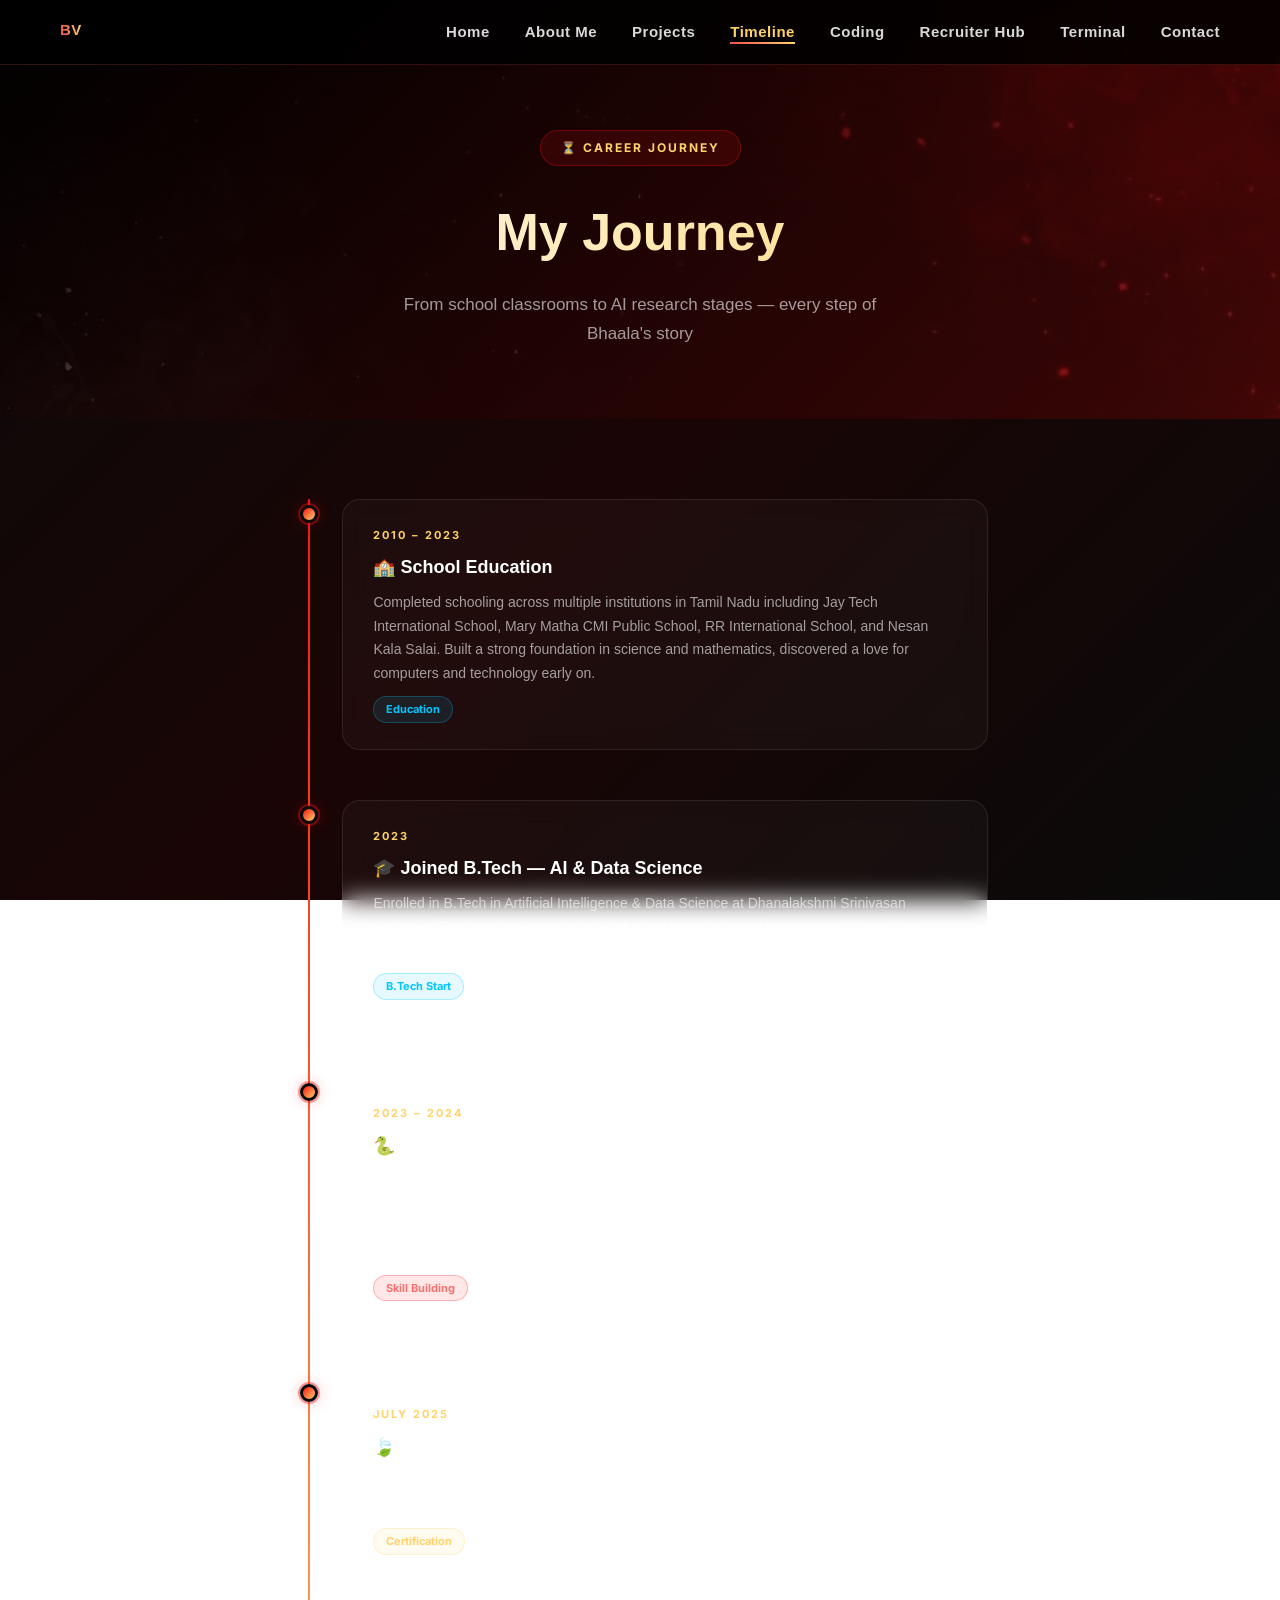
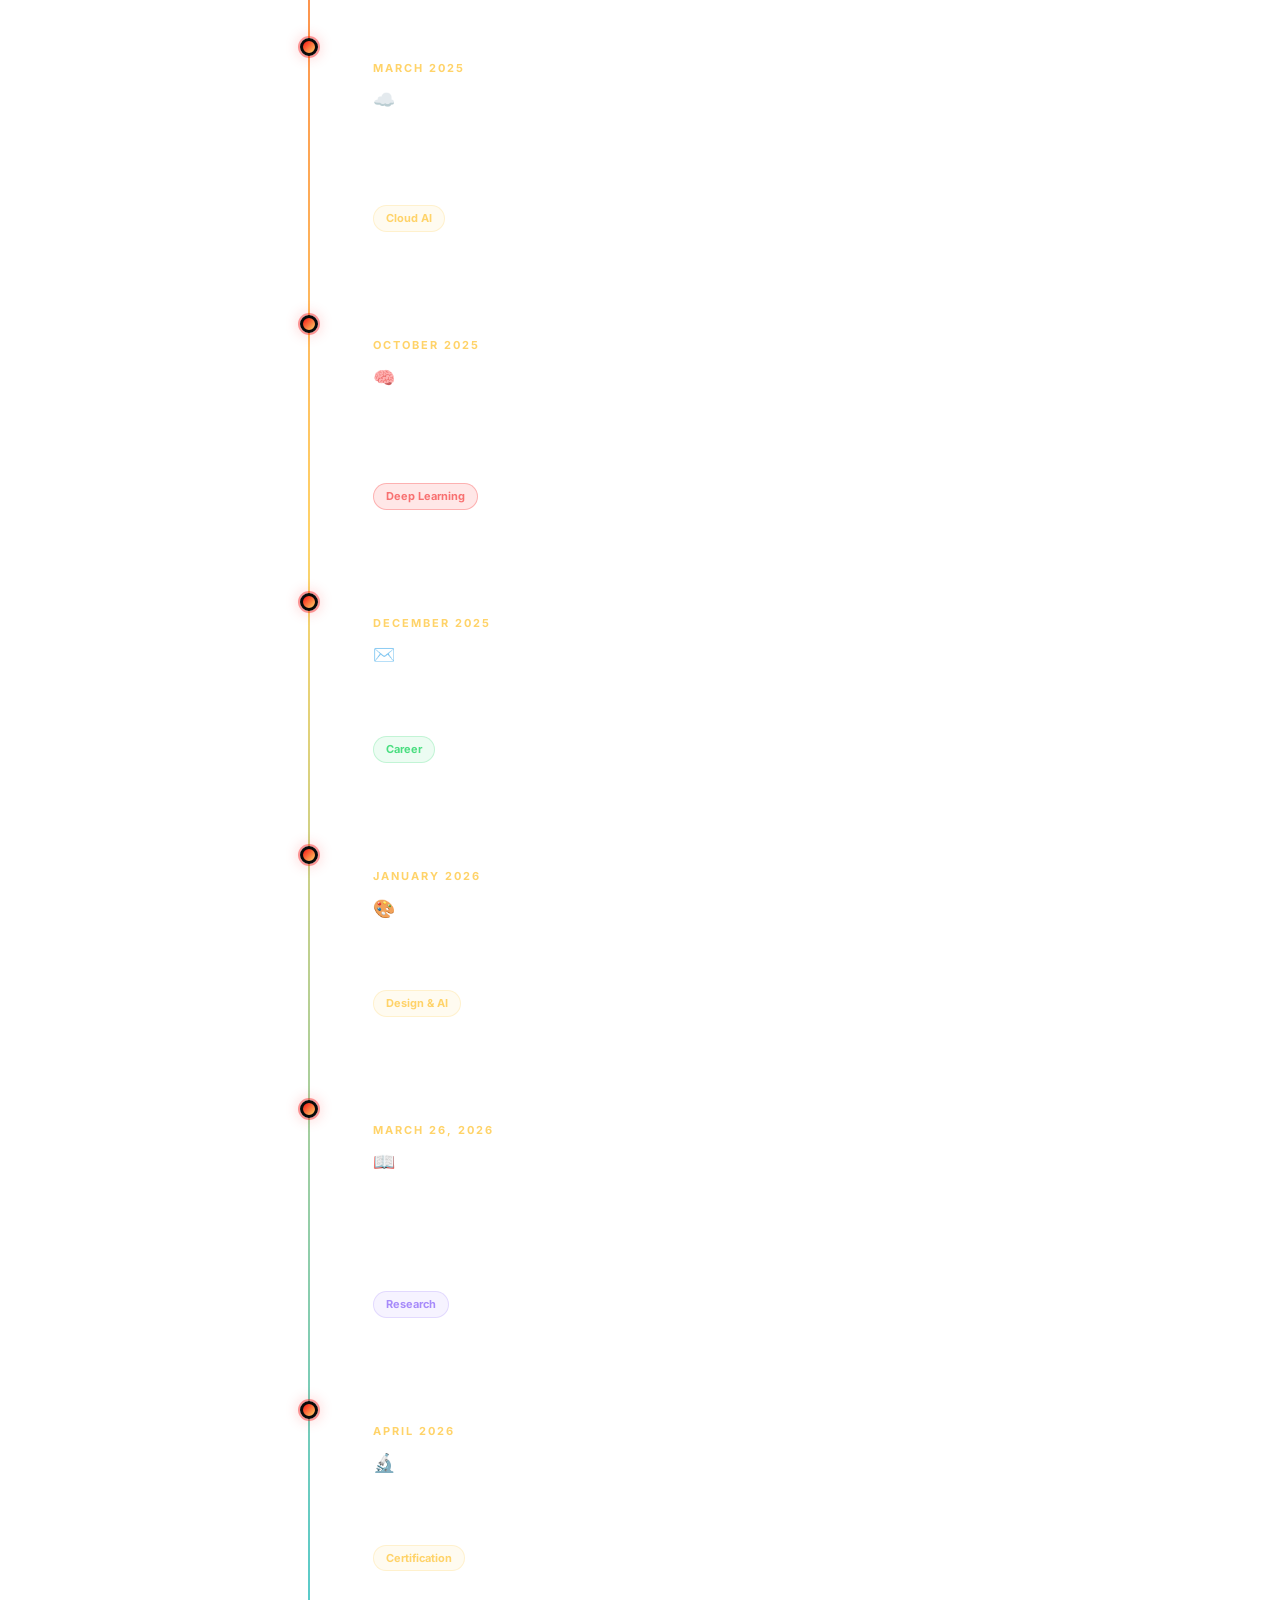
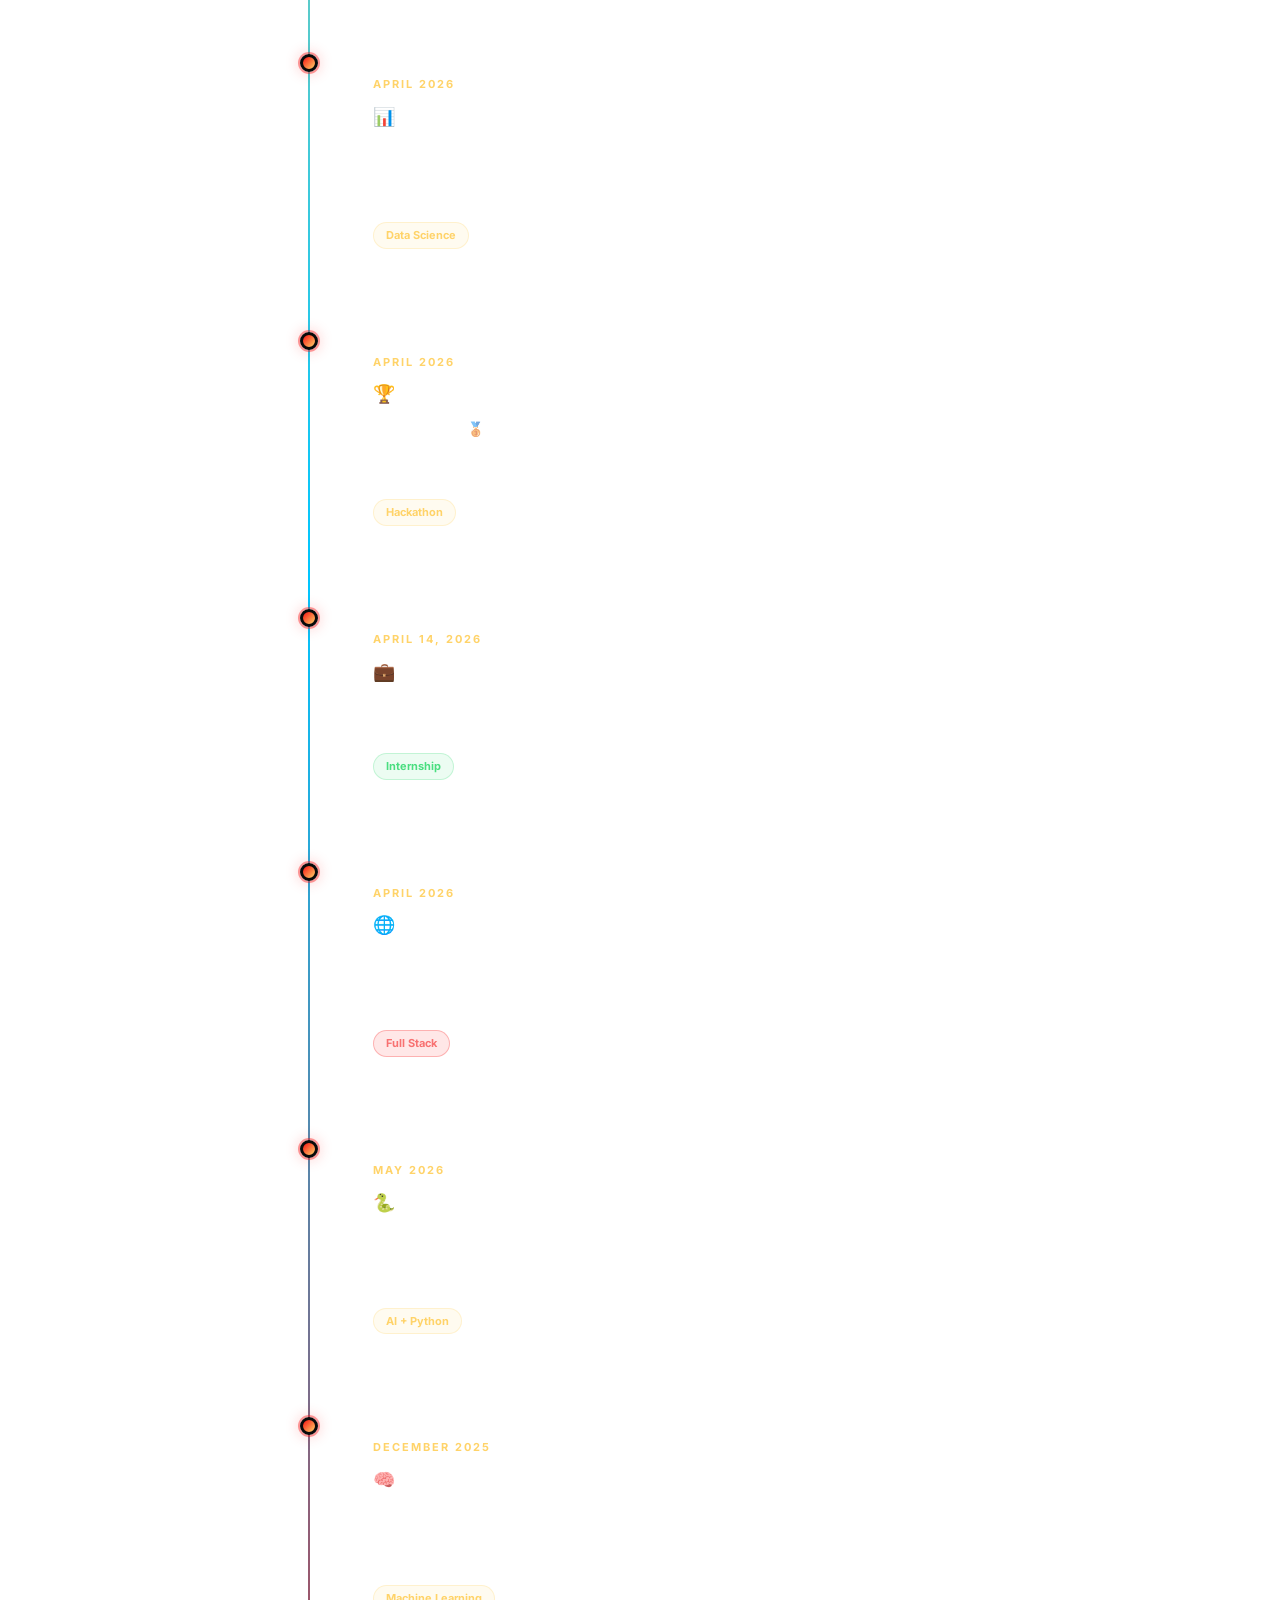
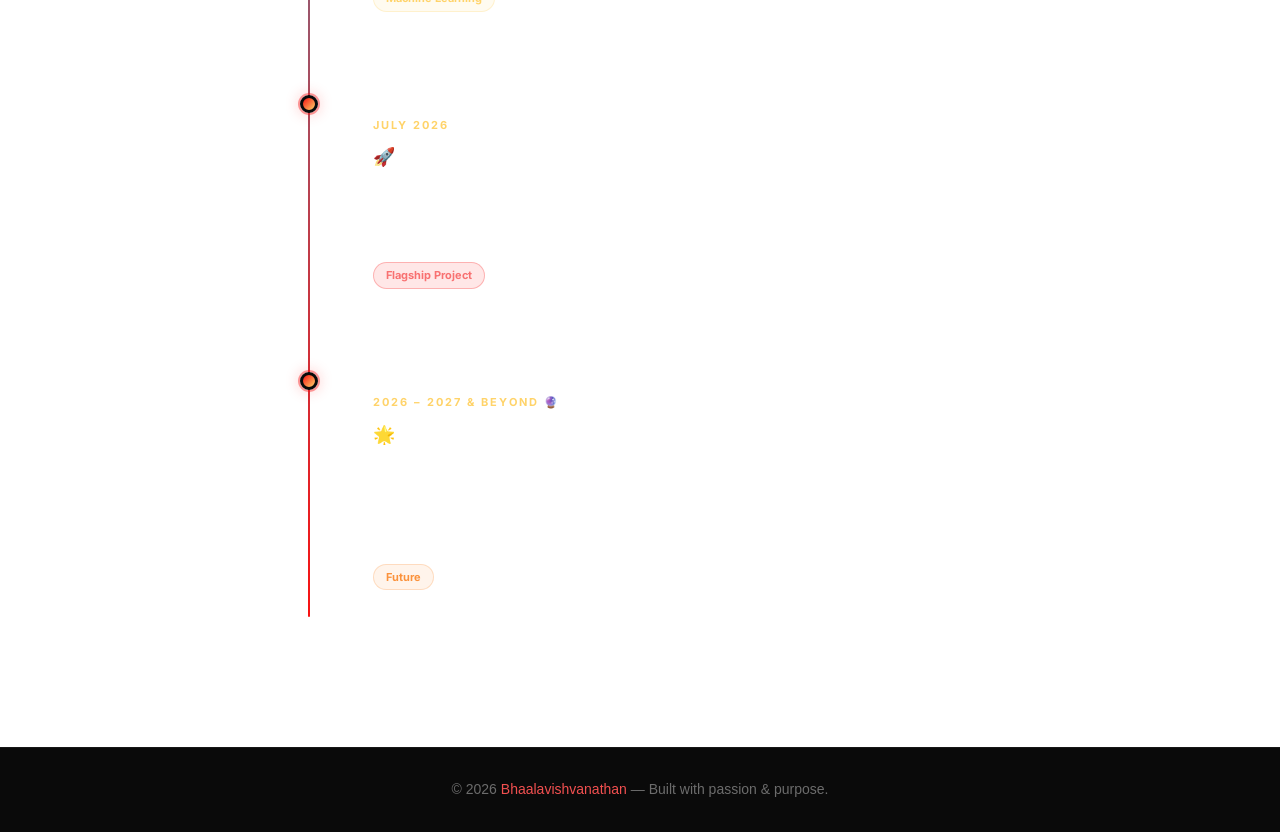
==== commit 47b86d82: "3rd commit" ====
--- a/timeline.html
+++ b/timeline.html
@@ -246,9 +246,15 @@
 
     <!-- Auth + Timeline animation scripts -->
     <script>
-        /* Navbar login/logout */
         document.addEventListener('DOMContentLoaded', () => {
-            );
+            const items = document.querySelectorAll('.timeline-item');
+            const observer = new IntersectionObserver((entries) => {
+                entries.forEach(entry => {
+                    if (entry.isIntersecting) {
+                        entry.target.classList.add('visible');
+                        observer.unobserve(entry.target);
+                    }
+                });
             }, { threshold: 0.15 });
 
             items.forEach(item => observer.observe(item));
